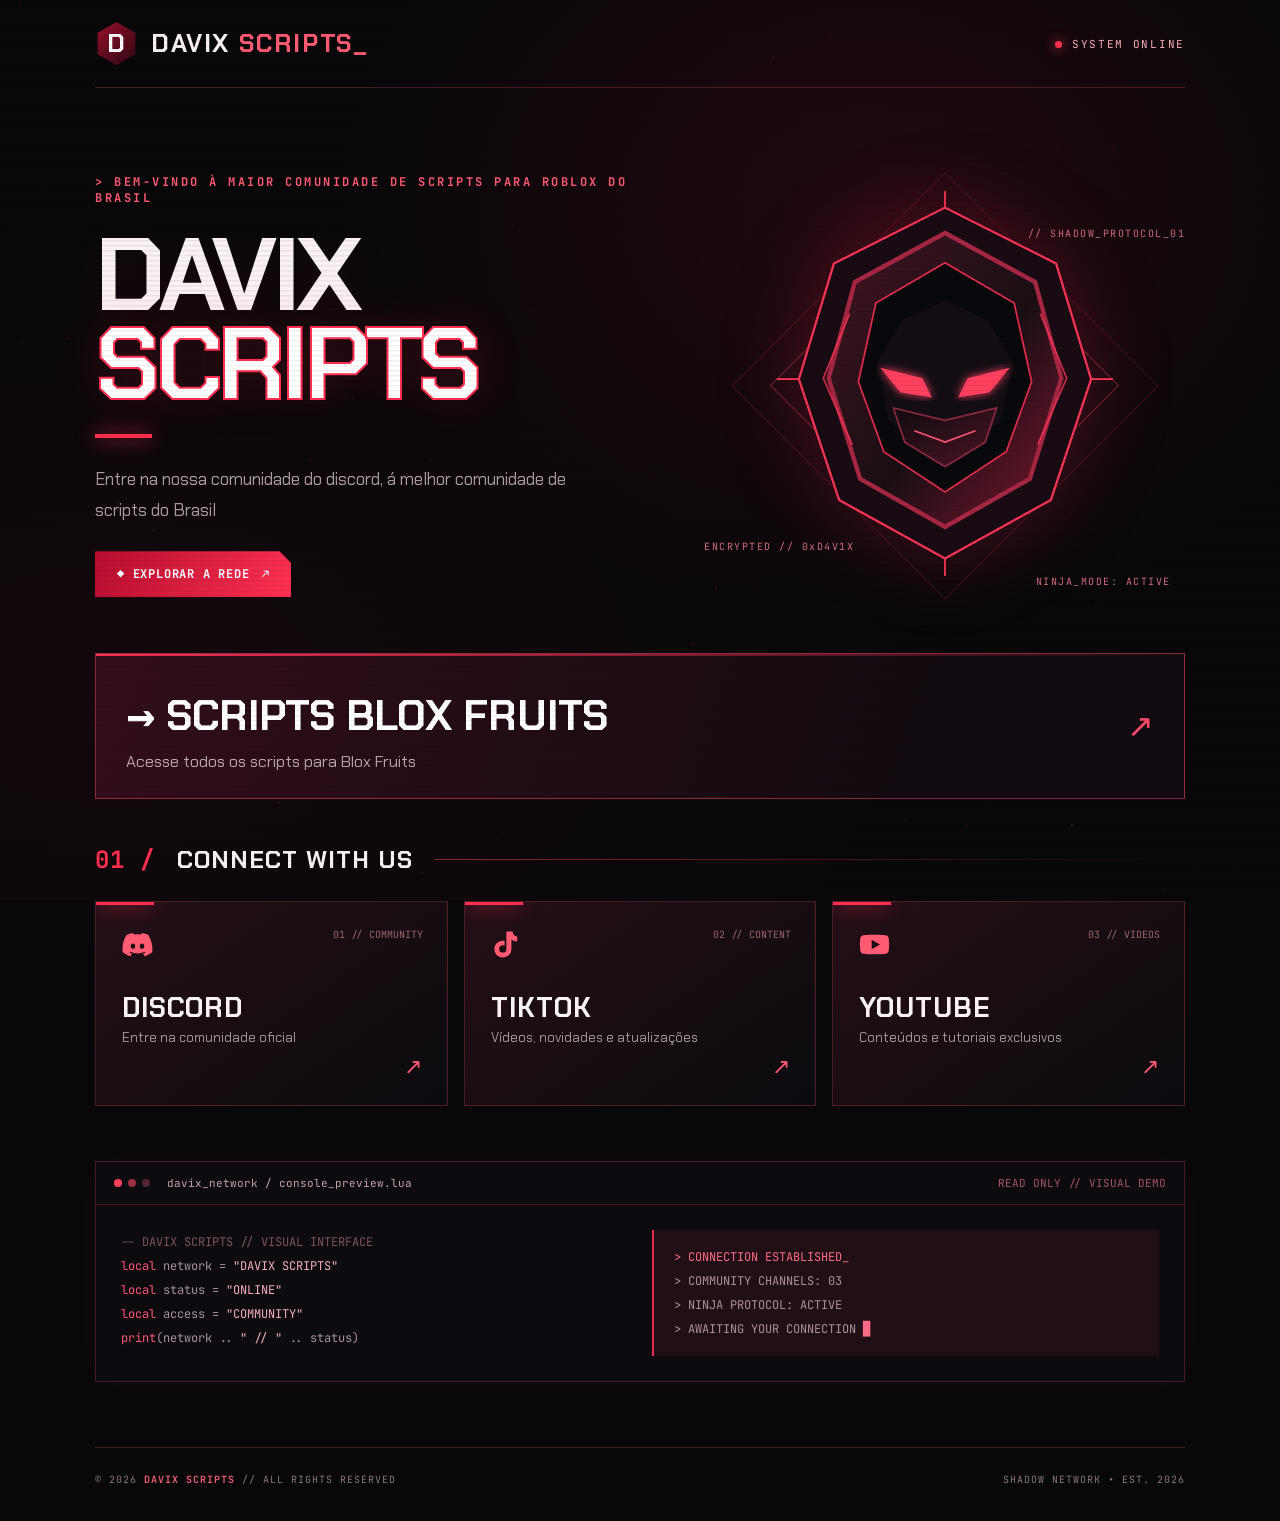
==== index.html @ e37ee550 "Add files via upload" ====
<!doctype html>
<html lang="pt-BR">
<head>
<meta charset="UTF-8"><meta name="viewport" content="width=device-width, initial-scale=1"><meta name="theme-color" content="#09070b">
<meta name="description" content="Davix Scripts — comunidade, vídeos e novidades. Acesse nossos canais oficiais.">
<title>DAVIX SCRIPTS // Shadow Network</title>
<link rel="preconnect" href="https://fonts.googleapis.com"><link rel="preconnect" href="https://fonts.gstatic.com" crossorigin>
<link href="https://fonts.googleapis.com/css2?family=Chakra+Petch:wght@400;500;600;700&family=JetBrains+Mono:wght@400;500;600;700&display=swap" rel="stylesheet">
<style>
:root{--red:#ff304f;--bright:#ff5b72;--dark:#6f1025;--ink:#08080b;--line:rgba(255,88,112,.23);--muted:#a498a3;--white:#f9f1f3}*{box-sizing:border-box}html{scroll-behavior:smooth}body{margin:0;background:var(--ink);color:var(--white);font-family:'Chakra Petch',Arial,sans-serif;overflow-x:hidden}body:before{content:'';position:fixed;inset:0;z-index:-2;background:radial-gradient(ellipse at 68% 23%,rgba(133,12,36,.21),transparent 43%),radial-gradient(ellipse at 9% 76%,rgba(85,9,29,.14),transparent 48%),#08080b}body:after{content:'';position:fixed;inset:0;z-index:8;pointer-events:none;opacity:.15;background:repeating-linear-gradient(0deg,transparent 0 3px,rgba(0,0,0,.38) 4px 5px)}#matrix{position:fixed;inset:0;z-index:-1;opacity:.25;pointer-events:none}.wrap{max-width:1150px;margin:auto;padding:0 30px}.topbar{height:88px;display:flex;justify-content:space-between;align-items:center;border-bottom:1px solid var(--line)}.brand{display:flex;align-items:center;gap:13px;font-size:25px;font-weight:700;letter-spacing:1.6px}.brand-mark{display:grid;place-items:center;width:43px;height:43px;color:#fff;background:linear-gradient(140deg,#9e102e,#290711);clip-path:polygon(50% 0,94% 25%,94% 75%,50% 100%,6% 75%,6% 25%);filter:drop-shadow(0 0 8px #ff304f)}.brand strong{color:var(--bright)}.online,.eyebrow,.micro,.section-tag,.label,.terminal-head,.terminal-body,.foot{font-family:'JetBrains Mono',monospace}.online{font-size:11px;letter-spacing:1.7px;color:#ffb0bd}.dot{display:inline-block;width:7px;height:7px;background:#ff3150;border-radius:50%;box-shadow:0 0 12px #ff3150;margin-right:10px;animation:pulse 2s infinite}.hero{display:grid;grid-template-columns:1.1fr .9fr;align-items:center;gap:22px;min-height:565px;padding:70px 0 40px}.eyebrow{color:var(--bright);font-size:12px;letter-spacing:2.5px;font-weight:700}.hero h1{font-size:clamp(65px,8vw,112px);letter-spacing:-5px;line-height:.87;margin:25px 0 25px;font-weight:700;text-transform:uppercase;text-shadow:0 5px 40px rgba(255,32,67,.09)}.hero h1 .stroke{color:transparent;-webkit-text-stroke:2px var(--red);text-shadow:0 0 45px rgba(255,40,75,.23)}.hero h1 .scripts{display:block;color:#fff}.hero p{max-width:510px;color:#ad9ca4;line-height:1.8;font-size:17px;margin:26px 0}.accent-line{width:57px;height:4px;background:var(--red);box-shadow:0 0 20px var(--red)}.cta{display:inline-flex;align-items:center;gap:12px;text-decoration:none;color:#fff;background:linear-gradient(115deg,#b70d2d,#ff3154);padding:15px 22px;font-family:'JetBrains Mono',monospace;font-weight:700;font-size:12px;letter-spacing:.8px;box-shadow:0 10px 35px #e51d3d33;transition:transform .25s,box-shadow .25s;clip-path:polygon(0 0,calc(100% - 12px) 0,100% 12px,100% 100%,0 100%)}.cta:hover{transform:translateY(-4px);box-shadow:0 16px 40px #e51d3d66}.visual{position:relative;min-height:440px;display:grid;place-items:center}.visual:before,.visual:after{content:'';position:absolute;border:1px solid #e72b4a35;transform:rotate(45deg);width:300px;height:300px;animation:spin 36s linear infinite}.visual:after{width:245px;height:245px;border-color:#ff4a6c65;animation-direction:reverse;animation-duration:27s}.ninja-wrap{position:relative;z-index:1;width:min(100%,350px);filter:drop-shadow(0 0 40px #f0204940);animation:float 5s ease-in-out infinite}.ninja-wrap svg{width:100%;height:auto}.micro{position:absolute;color:#d56c82;font-size:10px;letter-spacing:1.5px;z-index:2}.micro.a{top:14%;right:0}.micro.b{bottom:12%;left:0}.micro.c{bottom:4%;right:3%}.section-title{display:flex;align-items:center;gap:22px;font-size:24px;font-weight:700;letter-spacing:1px;margin:18px 0 26px}.section-title span{color:var(--red);font-family:'JetBrains Mono',monospace}.section-title:after{content:'';height:1px;flex:1;background:linear-gradient(90deg,#8d2438,transparent)}.cards{display:grid;grid-template-columns:repeat(3,1fr);gap:16px}.card{position:relative;min-height:205px;border:1px solid var(--line);background:linear-gradient(145deg,rgba(40,16,24,.9),rgba(12,12,16,.95));padding:27px 26px;text-decoration:none;color:inherit;overflow:hidden;transition:transform .3s,border-color .3s,box-shadow .3s}.card:before{content:'';position:absolute;left:0;top:0;width:58px;height:3px;background:var(--red);box-shadow:0 0 17px #ff304f}.card:after{content:'↗';position:absolute;right:25px;bottom:24px;font-size:22px;color:var(--bright);transition:transform .3s}.card:hover{transform:translateY(-8px);border-color:#ff5470;box-shadow:0 18px 50px #e4203e1c}.card:hover:after{transform:translate(4px,-4px)}.card svg{width:31px;height:31px;fill:var(--bright)}.card .num{position:absolute;right:24px;top:26px;font-family:'JetBrains Mono',monospace;font-size:10px;color:#9e6470}.card h3{font-size:27px;letter-spacing:1px;margin:25px 0 4px}.card p{margin:0;color:var(--muted);font-size:13px}.terminal{margin:55px 0 65px;border:1px solid var(--line);background:#0d0b10;box-shadow:0 0 45px #ff304f0c}.terminal-head{display:flex;align-items:center;gap:9px;padding:14px 18px;border-bottom:1px solid var(--line);font-size:11px;color:#c5a3ae}.lights{display:flex;gap:6px;margin-right:8px}.lights i{width:8px;height:8px;border-radius:50%;background:#ff405b}.lights i:nth-child(2){background:#9c3045}.lights i:nth-child(3){background:#562532}.terminal-head .right{margin-left:auto;color:#a45466}.terminal-body{display:grid;grid-template-columns:1fr 1fr;gap:24px;padding:25px;font-size:12px;line-height:2;color:#aa929c}.terminal-body .comment{color:#7d5360}.terminal-body .keyword{color:#ff5873}.terminal-body .string{color:#f6b0bd}.terminal-body .ok{color:#ff6b84}.terminal-body .status{padding:15px 20px;border-left:2px solid #e82e4f;background:#210f18}.foot{border-top:1px solid var(--line);padding:25px 0 35px;display:flex;justify-content:space-between;gap:15px;color:#8c7580;font-size:10px;letter-spacing:1px}.foot strong{color:#e65b74}@keyframes pulse{50%{opacity:.4;box-shadow:0 0 20px #ff3150}}@keyframes float{50%{transform:translateY(-12px)}}@keyframes spin{to{transform:rotate(405deg)}}@keyframes intro{from{opacity:0;transform:translateY(24px)}to{opacity:1;transform:translateY(0)}}.hero-copy,.visual,.cards{animation:intro .9s ease both}.visual{animation-delay:.15s}.cards{animation-delay:.25s}@media(max-width:780px){.wrap{padding:0 20px}.topbar{height:75px}.brand{font-size:18px}.online{font-size:9px}.hero{grid-template-columns:1fr;padding-top:60px;gap:0}.hero h1{font-size:clamp(60px,14vw,95px);letter-spacing:-3px}.visual{min-height:340px}.visual:before{width:230px;height:230px}.visual:after{width:190px;height:190px}.ninja-wrap{width:260px}.cards{grid-template-columns:1fr}.card{min-height:175px}.terminal-body{grid-template-columns:1fr}.foot{flex-direction:column}}@media(max-width:400px){.online{display:none}.hero h1{font-size:60px}.micro{font-size:8px}}@media(prefers-reduced-motion:reduce){*,*:before,*:after{animation:none!important;transition:none!important}html{scroll-behavior:auto}}

/* DAVIX // acesso ao catálogo */
.scripts-entry{margin:0 0 45px;display:flex;align-items:center;gap:25px;justify-content:space-between;padding:26px 30px;border:1px solid rgba(255,75,105,.5);background:linear-gradient(110deg,#330d1c,#130b11 75%);text-decoration:none;color:#fff;position:relative;overflow:hidden;transition:transform .25s,box-shadow .25s}
.scripts-entry:before{content:"";position:absolute;inset:0 0 auto;height:2px;background:linear-gradient(90deg,#ff3154,transparent)}.scripts-entry:hover{transform:translateY(-5px);box-shadow:0 12px 50px #ff31542b}.scripts-entry .tag{color:#ff637e;font:700 11px 'JetBrains Mono',monospace;letter-spacing:2px}.scripts-entry h2{font-size:clamp(25px,4vw,42px);margin:8px 0}.scripts-entry p{margin:0;color:#bda6af}.scripts-entry .go{font-size:32px;color:#ff4c6b}@media(max-width:650px){.scripts-entry{padding:22px 18px}}
</style>
</head>
<body><canvas id="matrix" aria-hidden="true"></canvas><div class="wrap">
<header class="topbar"><div class="brand"><span class="brand-mark">D</span><span>DAVIX <strong>SCRIPTS_</strong></span></div><div class="online"><span class="dot"></span>SYSTEM ONLINE</div></header>
<main><section class="hero"><div class="hero-copy"><div class="eyebrow">&gt; BEM-VINDO À MAIOR COMUNIDADE DE SCRIPTS PARA ROBLOX DO BRASIL</div><h1>DAVIX<span class="scripts stroke">SCRIPTS</span></h1><div class="accent-line"></div><p>Entre na nossa comunidade do discord, á melhor comunidade de scripts do Brasil</p><a class="cta" href="#connect">◆ EXPLORAR A REDE <span>↗</span></a></div><div class="visual"><span class="micro a">// SHADOW_PROTOCOL_01</span><span class="micro b">ENCRYPTED // 0xD4V1X</span><span class="micro c">NINJA_MODE: ACTIVE</span><div class="ninja-wrap"><svg viewBox="0 0 400 440" role="img" aria-label="Ilustração de ninja futurista vermelho"><defs><linearGradient id="hood" x1="0" x2="1" y1="0" y2="1"><stop stop-color="#451522"/><stop offset=".55" stop-color="#1a0e15"/><stop offset="1" stop-color="#7d172e"/></linearGradient><linearGradient id="mask" x1="0" y1="0" x2="1" y2="1"><stop stop-color="#100b11"/><stop offset="1" stop-color="#4d1626"/></linearGradient><filter id="glow"><feGaussianBlur stdDeviation="5" result="b"/><feMerge><feMergeNode in="b"/><feMergeNode in="SourceGraphic"/></feMerge></filter></defs><path d="M200 19 327 83 367 215 321 353 200 420 79 353 33 215 73 83Z" fill="#190b13" stroke="#ff3556" stroke-width="2.5"/><path d="M200 48 303 104 333 214 297 329 200 384 103 329 67 214 97 104Z" fill="url(#hood)" stroke="#a62742" stroke-width="5"/><path d="M200 82 279 128 299 218 270 298 200 344 130 298 101 218 121 128Z" fill="#08090d" stroke="#e32c4d" stroke-width="2"/><path d="M122 197 151 148 200 125 249 148 278 197 264 263 200 310 136 263Z" fill="#130e14"/><path d="M126 202 174 214 185 236 149 230Z" fill="#ff405f" filter="url(#glow)"/><path d="M274 202 226 214 215 236 251 230Z" fill="#ff405f" filter="url(#glow)"/><path d="M141 248 200 262 259 248 246 287 200 315 154 287Z" fill="url(#mask)" stroke="#8d2941" stroke-width="2"/><path d="M165 274 200 287 235 274" fill="none" stroke="#ff5470" stroke-width="2"/><path d="M91 140 61 214 94 290M309 140 339 214 306 290" stroke="#ff3658" stroke-width="2" fill="none" opacity=".8"/><path d="M200 20V0M200 420v20M33 215H8M367 215h25" stroke="#ff3758" stroke-width="2"/></svg></div></div></section>
<a class="scripts-entry" href="scripts.html" aria-label="Abrir página de scripts Blox Fruits"><div><h2>→ SCRIPTS BLOX FRUITS</h2><p>Acesse todos os scripts para Blox Fruits</p></div><span class="go" aria-hidden="true">↗</span></a>
<section id="connect"><h2 class="section-title"><span>01 /</span> CONNECT WITH US</h2><div class="cards">
<a class="card" href="https://discord.gg/7Sf28AV9WZ" target="_blank" rel="noopener noreferrer" aria-label="Abrir Discord Davix Scripts"><span class="num">01 // COMMUNITY</span><svg viewBox="0 0 24 24" aria-hidden="true"><path d="M20.3 4.4A19.7 19.7 0 0 0 15.4 3l-.6 1.3a18 18 0 0 0-5.6 0L8.6 3a19.8 19.8 0 0 0-4.9 1.4C.6 9 .1 13.5.5 18a19.8 19.8 0 0 0 6 3l1.3-2a12.4 12.4 0 0 1-1.9-.9l.5-.4a14 14 0 0 0 11.2 0l.5.4a12 12 0 0 1-1.9.9l1.3 2a19.7 19.7 0 0 0 6-3c.5-5.2-.8-9.6-3.2-13.6ZM8.5 15.3c-1 0-1.8-.9-1.8-2s.8-2 1.8-2 1.8.9 1.8 2-.8 2-1.8 2Zm7 0c-1 0-1.8-.9-1.8-2s.8-2 1.8-2 1.8.9 1.8 2-.8 2-1.8 2Z"/></svg><h3>DISCORD</h3><p>Entre na comunidade oficial</p></a>
<a class="card" href="https://www.tiktok.com/@davixclawx" target="_blank" rel="noopener noreferrer" aria-label="Abrir TikTok Davix"><span class="num">02 // CONTENT</span><svg viewBox="0 0 24 24" aria-hidden="true"><path d="M16.7 2c.2 2.2 1.4 3.7 3.6 3.9v3.7c-1.7 0-3.2-.5-4.5-1.5v7.4c0 4-3.2 6.5-6.7 6.5-3.7 0-6.5-2.9-6.5-6.5S5.5 9 9.1 9c.5 0 1 0 1.4.1v3.8a3 3 0 0 0-1.4-.3 2.8 2.8 0 1 0 2.8 2.8V2h4.8Z"/></svg><h3>TIKTOK</h3><p>Vídeos, novidades e atualizações</p></a>
<a class="card" href="https://youtube.com/@davixscripts?si=pD-OG456FE-mPz7y" target="_blank" rel="noopener noreferrer" aria-label="Abrir YouTube Davix Scripts"><span class="num">03 // VIDEOS</span><svg viewBox="0 0 24 24" aria-hidden="true"><path d="M23 7a3 3 0 0 0-2.1-2.1C19 4.4 12 4.4 12 4.4s-7 0-8.9.5A3 3 0 0 0 1 7a31 31 0 0 0 0 10 3 3 0 0 0 2.1 2.1c1.9.5 8.9.5 8.9.5s7 0 8.9-.5A3 3 0 0 0 23 17a31 31 0 0 0 0-10ZM9.8 15.7V8.3l6.4 3.7-6.4 3.7Z"/></svg><h3>YOUTUBE</h3><p>Conteúdos e tutoriais exclusivos</p></a>
</div></section>
<section class="terminal" aria-label="Terminal decorativo"><div class="terminal-head"><span class="lights"><i></i><i></i><i></i></span> davix_network / console_preview.lua <span class="right">READ ONLY // VISUAL DEMO</span></div><div class="terminal-body"><div><div class="comment">-- DAVIX SCRIPTS // VISUAL INTERFACE</div><div><span class="keyword">local</span> network = <span class="string">"DAVIX SCRIPTS"</span></div><div><span class="keyword">local</span> status = <span class="string">"ONLINE"</span></div><div><span class="keyword">local</span> access = <span class="string">"COMMUNITY"</span></div><div><span class="keyword">print</span>(network .. <span class="string">" // "</span> .. status)</div></div><div class="status"><div class="ok">&gt; CONNECTION ESTABLISHED_</div><div>&gt; COMMUNITY CHANNELS: 03</div><div>&gt; NINJA PROTOCOL: ACTIVE</div><div>&gt; AWAITING YOUR CONNECTION<span class="ok"> █</span></div></div></div></section>
</main><footer class="foot"><span>© 2026 <strong>DAVIX SCRIPTS</strong> // ALL RIGHTS RESERVED</span><span>SHADOW NETWORK • EST. 2026</span></footer></div>
<script>
(()=>{const canvas=document.getElementById('matrix');const ctx=canvas.getContext('2d');if(!ctx)return;let w,h,stars=[];const reduced=window.matchMedia('(prefers-reduced-motion: reduce)').matches;function resize(){w=canvas.width=window.innerWidth;h=canvas.height=window.innerHeight;stars=Array.from({length:Math.min(95,Math.floor(w*h/14000))},()=>({x:Math.random()*w,y:Math.random()*h,v:.15+Math.random()*.5,s:Math.random()*1.4+.3}))}resize();window.addEventListener('resize',resize);function draw(){ctx.clearRect(0,0,w,h);for(const p of stars){ctx.fillStyle='rgba(255,55,90,.7)';ctx.fillRect(p.x,p.y,p.s,p.s);p.y+=p.v;if(p.y>h){p.y=0;p.x=Math.random()*w}}if(!reduced)requestAnimationFrame(draw)}draw()})();
</script></body></html>
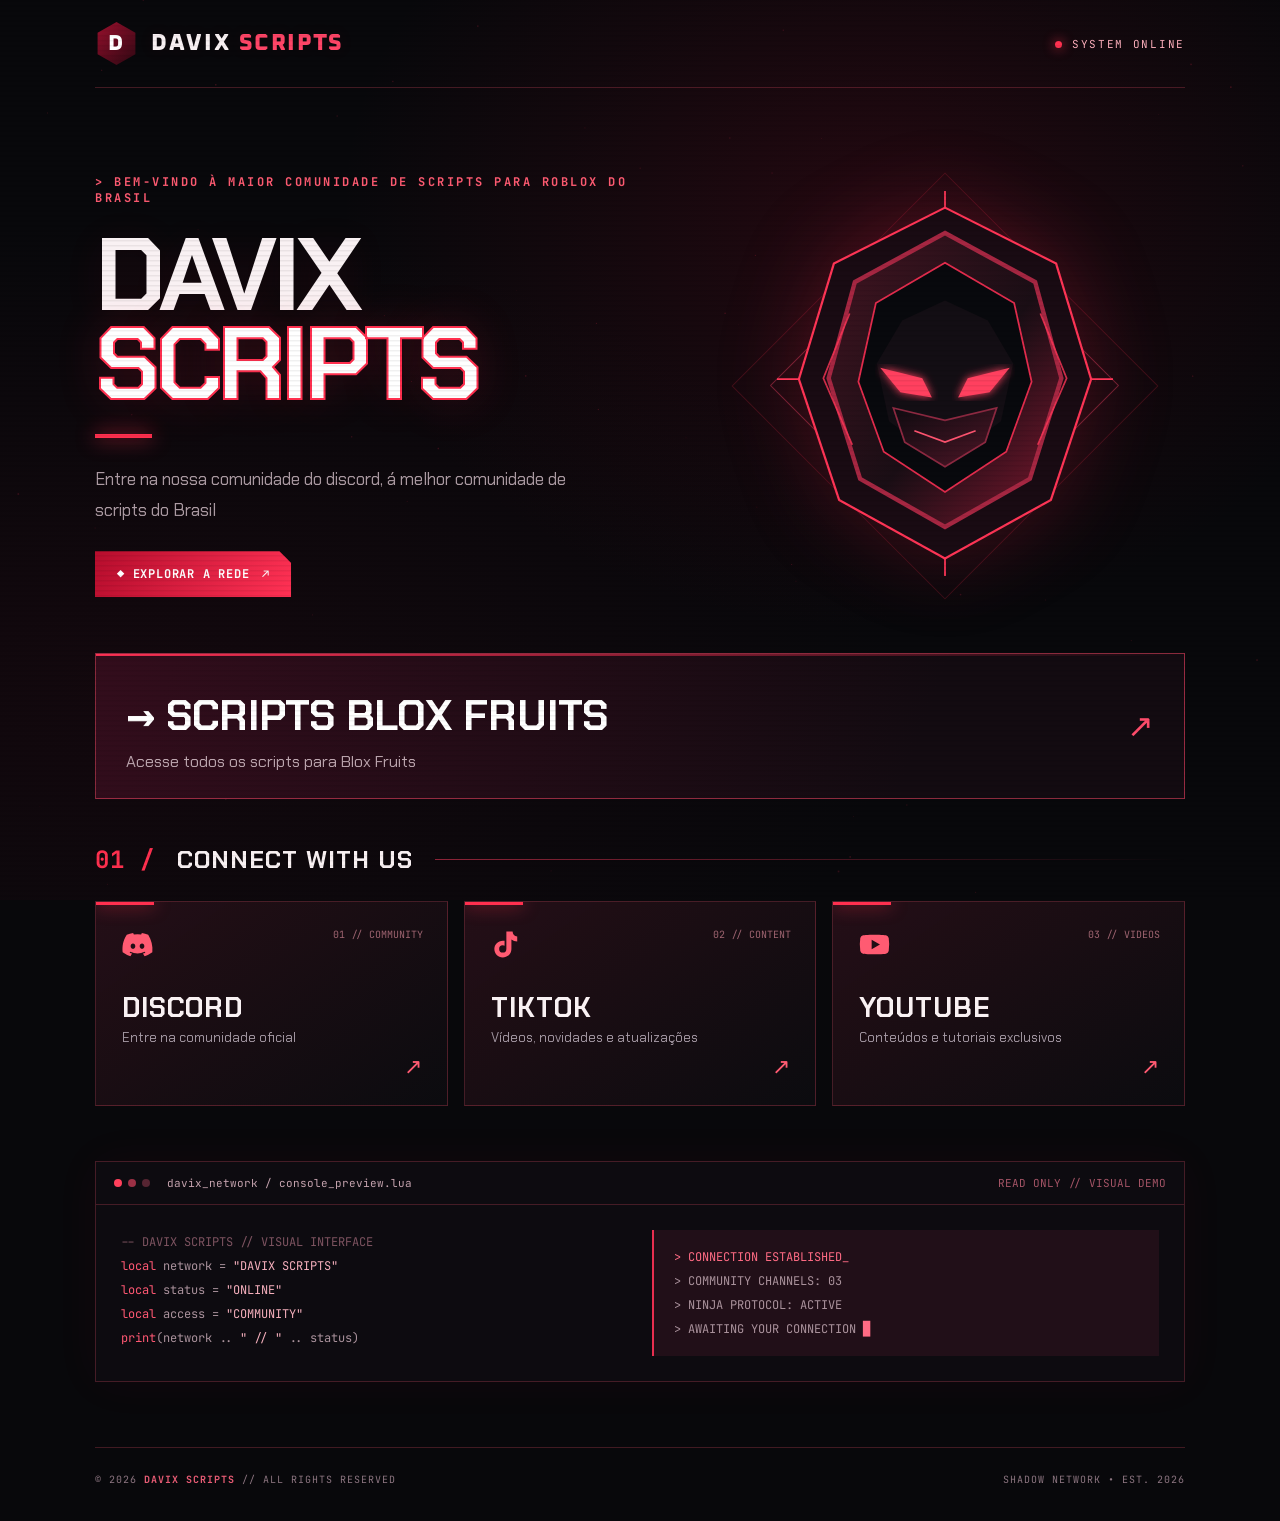
==== commit d82ede21: "Add files via upload" ====
--- a/index.html
+++ b/index.html
@@ -5,18 +5,71 @@
 <meta name="description" content="Davix Scripts — comunidade, vídeos e novidades. Acesse nossos canais oficiais.">
 <title>DAVIX SCRIPTS // Shadow Network</title>
 <link rel="preconnect" href="https://fonts.googleapis.com"><link rel="preconnect" href="https://fonts.gstatic.com" crossorigin>
-<link href="https://fonts.googleapis.com/css2?family=Chakra+Petch:wght@400;500;600;700&family=JetBrains+Mono:wght@400;500;600;700&display=swap" rel="stylesheet">
+<link href="https://fonts.googleapis.com/css2?family=Chakra+Petch:wght@400;500;600;700&family=Oxanium:wght@500;600;700;800&family=JetBrains+Mono:wght@400;500;600;700&display=swap" rel="stylesheet">
 <style>
 :root{--red:#ff304f;--bright:#ff5b72;--dark:#6f1025;--ink:#08080b;--line:rgba(255,88,112,.23);--muted:#a498a3;--white:#f9f1f3}*{box-sizing:border-box}html{scroll-behavior:smooth}body{margin:0;background:var(--ink);color:var(--white);font-family:'Chakra Petch',Arial,sans-serif;overflow-x:hidden}body:before{content:'';position:fixed;inset:0;z-index:-2;background:radial-gradient(ellipse at 68% 23%,rgba(133,12,36,.21),transparent 43%),radial-gradient(ellipse at 9% 76%,rgba(85,9,29,.14),transparent 48%),#08080b}body:after{content:'';position:fixed;inset:0;z-index:8;pointer-events:none;opacity:.15;background:repeating-linear-gradient(0deg,transparent 0 3px,rgba(0,0,0,.38) 4px 5px)}#matrix{position:fixed;inset:0;z-index:-1;opacity:.25;pointer-events:none}.wrap{max-width:1150px;margin:auto;padding:0 30px}.topbar{height:88px;display:flex;justify-content:space-between;align-items:center;border-bottom:1px solid var(--line)}.brand{display:flex;align-items:center;gap:13px;font-size:25px;font-weight:700;letter-spacing:1.6px}.brand-mark{display:grid;place-items:center;width:43px;height:43px;color:#fff;background:linear-gradient(140deg,#9e102e,#290711);clip-path:polygon(50% 0,94% 25%,94% 75%,50% 100%,6% 75%,6% 25%);filter:drop-shadow(0 0 8px #ff304f)}.brand strong{color:var(--bright)}.online,.eyebrow,.micro,.section-tag,.label,.terminal-head,.terminal-body,.foot{font-family:'JetBrains Mono',monospace}.online{font-size:11px;letter-spacing:1.7px;color:#ffb0bd}.dot{display:inline-block;width:7px;height:7px;background:#ff3150;border-radius:50%;box-shadow:0 0 12px #ff3150;margin-right:10px;animation:pulse 2s infinite}.hero{display:grid;grid-template-columns:1.1fr .9fr;align-items:center;gap:22px;min-height:565px;padding:70px 0 40px}.eyebrow{color:var(--bright);font-size:12px;letter-spacing:2.5px;font-weight:700}.hero h1{font-size:clamp(65px,8vw,112px);letter-spacing:-5px;line-height:.87;margin:25px 0 25px;font-weight:700;text-transform:uppercase;text-shadow:0 5px 40px rgba(255,32,67,.09)}.hero h1 .stroke{color:transparent;-webkit-text-stroke:2px var(--red);text-shadow:0 0 45px rgba(255,40,75,.23)}.hero h1 .scripts{display:block;color:#fff}.hero p{max-width:510px;color:#ad9ca4;line-height:1.8;font-size:17px;margin:26px 0}.accent-line{width:57px;height:4px;background:var(--red);box-shadow:0 0 20px var(--red)}.cta{display:inline-flex;align-items:center;gap:12px;text-decoration:none;color:#fff;background:linear-gradient(115deg,#b70d2d,#ff3154);padding:15px 22px;font-family:'JetBrains Mono',monospace;font-weight:700;font-size:12px;letter-spacing:.8px;box-shadow:0 10px 35px #e51d3d33;transition:transform .25s,box-shadow .25s;clip-path:polygon(0 0,calc(100% - 12px) 0,100% 12px,100% 100%,0 100%)}.cta:hover{transform:translateY(-4px);box-shadow:0 16px 40px #e51d3d66}.visual{position:relative;min-height:440px;display:grid;place-items:center}.visual:before,.visual:after{content:'';position:absolute;border:1px solid #e72b4a35;transform:rotate(45deg);width:300px;height:300px;animation:spin 36s linear infinite}.visual:after{width:245px;height:245px;border-color:#ff4a6c65;animation-direction:reverse;animation-duration:27s}.ninja-wrap{position:relative;z-index:1;width:min(100%,350px);filter:drop-shadow(0 0 40px #f0204940);animation:float 5s ease-in-out infinite}.ninja-wrap svg{width:100%;height:auto}.micro{position:absolute;color:#d56c82;font-size:10px;letter-spacing:1.5px;z-index:2}.micro.a{top:14%;right:0}.micro.b{bottom:12%;left:0}.micro.c{bottom:4%;right:3%}.section-title{display:flex;align-items:center;gap:22px;font-size:24px;font-weight:700;letter-spacing:1px;margin:18px 0 26px}.section-title span{color:var(--red);font-family:'JetBrains Mono',monospace}.section-title:after{content:'';height:1px;flex:1;background:linear-gradient(90deg,#8d2438,transparent)}.cards{display:grid;grid-template-columns:repeat(3,1fr);gap:16px}.card{position:relative;min-height:205px;border:1px solid var(--line);background:linear-gradient(145deg,rgba(40,16,24,.9),rgba(12,12,16,.95));padding:27px 26px;text-decoration:none;color:inherit;overflow:hidden;transition:transform .3s,border-color .3s,box-shadow .3s}.card:before{content:'';position:absolute;left:0;top:0;width:58px;height:3px;background:var(--red);box-shadow:0 0 17px #ff304f}.card:after{content:'↗';position:absolute;right:25px;bottom:24px;font-size:22px;color:var(--bright);transition:transform .3s}.card:hover{transform:translateY(-8px);border-color:#ff5470;box-shadow:0 18px 50px #e4203e1c}.card:hover:after{transform:translate(4px,-4px)}.card svg{width:31px;height:31px;fill:var(--bright)}.card .num{position:absolute;right:24px;top:26px;font-family:'JetBrains Mono',monospace;font-size:10px;color:#9e6470}.card h3{font-size:27px;letter-spacing:1px;margin:25px 0 4px}.card p{margin:0;color:var(--muted);font-size:13px}.terminal{margin:55px 0 65px;border:1px solid var(--line);background:#0d0b10;box-shadow:0 0 45px #ff304f0c}.terminal-head{display:flex;align-items:center;gap:9px;padding:14px 18px;border-bottom:1px solid var(--line);font-size:11px;color:#c5a3ae}.lights{display:flex;gap:6px;margin-right:8px}.lights i{width:8px;height:8px;border-radius:50%;background:#ff405b}.lights i:nth-child(2){background:#9c3045}.lights i:nth-child(3){background:#562532}.terminal-head .right{margin-left:auto;color:#a45466}.terminal-body{display:grid;grid-template-columns:1fr 1fr;gap:24px;padding:25px;font-size:12px;line-height:2;color:#aa929c}.terminal-body .comment{color:#7d5360}.terminal-body .keyword{color:#ff5873}.terminal-body .string{color:#f6b0bd}.terminal-body .ok{color:#ff6b84}.terminal-body .status{padding:15px 20px;border-left:2px solid #e82e4f;background:#210f18}.foot{border-top:1px solid var(--line);padding:25px 0 35px;display:flex;justify-content:space-between;gap:15px;color:#8c7580;font-size:10px;letter-spacing:1px}.foot strong{color:#e65b74}@keyframes pulse{50%{opacity:.4;box-shadow:0 0 20px #ff3150}}@keyframes float{50%{transform:translateY(-12px)}}@keyframes spin{to{transform:rotate(405deg)}}@keyframes intro{from{opacity:0;transform:translateY(24px)}to{opacity:1;transform:translateY(0)}}.hero-copy,.visual,.cards{animation:intro .9s ease both}.visual{animation-delay:.15s}.cards{animation-delay:.25s}@media(max-width:780px){.wrap{padding:0 20px}.topbar{height:75px}.brand{font-size:18px}.online{font-size:9px}.hero{grid-template-columns:1fr;padding-top:60px;gap:0}.hero h1{font-size:clamp(60px,14vw,95px);letter-spacing:-3px}.visual{min-height:340px}.visual:before{width:230px;height:230px}.visual:after{width:190px;height:190px}.ninja-wrap{width:260px}.cards{grid-template-columns:1fr}.card{min-height:175px}.terminal-body{grid-template-columns:1fr}.foot{flex-direction:column}}@media(max-width:400px){.online{display:none}.hero h1{font-size:60px}.micro{font-size:8px}}@media(prefers-reduced-motion:reduce){*,*:before,*:after{animation:none!important;transition:none!important}html{scroll-behavior:auto}}
 
 /* DAVIX // acesso ao catálogo */
 .scripts-entry{margin:0 0 45px;display:flex;align-items:center;gap:25px;justify-content:space-between;padding:26px 30px;border:1px solid rgba(255,75,105,.5);background:linear-gradient(110deg,#330d1c,#130b11 75%);text-decoration:none;color:#fff;position:relative;overflow:hidden;transition:transform .25s,box-shadow .25s}
 .scripts-entry:before{content:"";position:absolute;inset:0 0 auto;height:2px;background:linear-gradient(90deg,#ff3154,transparent)}.scripts-entry:hover{transform:translateY(-5px);box-shadow:0 12px 50px #ff31542b}.scripts-entry .tag{color:#ff637e;font:700 11px 'JetBrains Mono',monospace;letter-spacing:2px}.scripts-entry h2{font-size:clamp(25px,4vw,42px);margin:8px 0}.scripts-entry p{margin:0;color:#bda6af}.scripts-entry .go{font-size:32px;color:#ff4c6b}@media(max-width:650px){.scripts-entry{padding:22px 18px}}
+
+/* DAVIX / NOVA IDENTIDADE SCRIPT EDITION */
+.brand-title{font-family:'Oxanium','Chakra Petch',sans-serif;letter-spacing:2px;font-size:23px;font-weight:800;line-height:1;white-space:nowrap;text-shadow:0 0 17px rgba(255,45,79,.08)}
+.brand-title strong{font-weight:800;color:#ff4567;letter-spacing:1.4px}
+.brand-mark{font-family:'Oxanium','Chakra Petch',sans-serif;font-size:22px;font-weight:800}
+.wrap{position:relative;z-index:1}
+.edge-ui{position:fixed;top:calc(50% - 165px);width:190px;z-index:0;pointer-events:none;color:#fbd6df;font-family:'JetBrains Mono',monospace;opacity:.92;animation:edge-in 1.4s ease both}
+.edge-left{left:16px}.edge-right{right:16px;animation-delay:.18s}
+.edge-corner,.edge-footer-mark{font-size:9px;letter-spacing:2px;color:#bc6277;padding:10px 4px;border-left:1px solid #ff37504f}
+.edge-footer-mark{border-left:0;border-right:1px solid #ff37504f;text-align:right;color:#824255}
+.edge-window{background:linear-gradient(145deg,rgba(42,14,27,.95),rgba(13,10,17,.96));border:1px solid #ff365b75;box-shadow:0 18px 58px #0009,inset 0 0 30px #ff35570b;clip-path:polygon(0 0,calc(100% - 12px) 0,100% 12px,100% 100%,0 100%);overflow:hidden}
+.edge-window-head{height:32px;border-bottom:1px solid #ff365b45;display:flex;align-items:center;gap:10px;padding:0 9px;font-size:8px;letter-spacing:.5px;color:#dc889d;background:#2b121c}
+.edge-lights{display:flex;gap:3px;align-items:center}.edge-lights i{width:5px;height:5px;background:#fa365b;display:block;border-radius:50%;opacity:.95}.edge-lights i:nth-child(2){opacity:.55}.edge-lights i:nth-child(3){opacity:.28}
+.edge-head-mark{margin-left:auto;font-size:15px;color:#ff5372}
+.edge-window-content{padding:14px 10px 14px}
+.edge-logo{font-family:'Oxanium','JetBrains Mono',monospace;font-size:35px;line-height:1;color:#ff496b;font-weight:800;text-shadow:0 0 20px #ff355755;margin-bottom:4px}
+.edge-logo-secondary{font-size:34px;letter-spacing:-4px}
+.edge-label{font-size:8px;font-weight:700;letter-spacing:1.8px;color:#fdcbd5;margin-bottom:13px}
+.edge-editor{font-size:8.3px;line-height:2.1;white-space:nowrap;color:#bfa6b0;padding:9px 5px;background:rgba(0,0,0,.35);border:1px solid #ff365b30}
+.edge-ln{color:#87505d;margin-right:1px}.edge-token{color:#ff5e7c}.edge-value{color:#ffcaac}.edge-caret{color:#ff4268;animation:blink 1s steps(2,start) infinite}
+.edge-meter{display:flex;gap:4px;padding:14px 0 0}.edge-meter span{height:4px;flex:1;background:#fb3355;opacity:.75}.edge-meter span:nth-child(5){opacity:.42}.edge-meter span:nth-child(n+6){opacity:.2}
+@keyframes blink{to{opacity:0}}@keyframes edge-in{from{opacity:0;transform:translateY(18px)}to{opacity:.92;transform:translateY(0)}}
+@media(max-width:1600px){.edge-ui{width:148px}.edge-left{left:8px}.edge-right{right:8px}.edge-window-content{padding:11px 7px}.edge-editor{font-size:6.7px}.edge-label{font-size:7px}.edge-logo{font-size:30px}}
+@media(max-width:1490px){.edge-ui{display:none}}
+@media(max-width:780px){.brand-title{font-size:18px;letter-spacing:.7px}.brand-title strong{letter-spacing:.4px}}
+@media(prefers-reduced-motion:reduce){.edge-ui,.edge-caret{animation:none!important}}
 </style>
 </head>
-<body><canvas id="matrix" aria-hidden="true"></canvas><div class="wrap">
-<header class="topbar"><div class="brand"><span class="brand-mark">D</span><span>DAVIX <strong>SCRIPTS_</strong></span></div><div class="online"><span class="dot"></span>SYSTEM ONLINE</div></header>
-<main><section class="hero"><div class="hero-copy"><div class="eyebrow">&gt; BEM-VINDO À MAIOR COMUNIDADE DE SCRIPTS PARA ROBLOX DO BRASIL</div><h1>DAVIX<span class="scripts stroke">SCRIPTS</span></h1><div class="accent-line"></div><p>Entre na nossa comunidade do discord, á melhor comunidade de scripts do Brasil</p><a class="cta" href="#connect">◆ EXPLORAR A REDE <span>↗</span></a></div><div class="visual"><span class="micro a">// SHADOW_PROTOCOL_01</span><span class="micro b">ENCRYPTED // 0xD4V1X</span><span class="micro c">NINJA_MODE: ACTIVE</span><div class="ninja-wrap"><svg viewBox="0 0 400 440" role="img" aria-label="Ilustração de ninja futurista vermelho"><defs><linearGradient id="hood" x1="0" x2="1" y1="0" y2="1"><stop stop-color="#451522"/><stop offset=".55" stop-color="#1a0e15"/><stop offset="1" stop-color="#7d172e"/></linearGradient><linearGradient id="mask" x1="0" y1="0" x2="1" y2="1"><stop stop-color="#100b11"/><stop offset="1" stop-color="#4d1626"/></linearGradient><filter id="glow"><feGaussianBlur stdDeviation="5" result="b"/><feMerge><feMergeNode in="b"/><feMergeNode in="SourceGraphic"/></feMerge></filter></defs><path d="M200 19 327 83 367 215 321 353 200 420 79 353 33 215 73 83Z" fill="#190b13" stroke="#ff3556" stroke-width="2.5"/><path d="M200 48 303 104 333 214 297 329 200 384 103 329 67 214 97 104Z" fill="url(#hood)" stroke="#a62742" stroke-width="5"/><path d="M200 82 279 128 299 218 270 298 200 344 130 298 101 218 121 128Z" fill="#08090d" stroke="#e32c4d" stroke-width="2"/><path d="M122 197 151 148 200 125 249 148 278 197 264 263 200 310 136 263Z" fill="#130e14"/><path d="M126 202 174 214 185 236 149 230Z" fill="#ff405f" filter="url(#glow)"/><path d="M274 202 226 214 215 236 251 230Z" fill="#ff405f" filter="url(#glow)"/><path d="M141 248 200 262 259 248 246 287 200 315 154 287Z" fill="url(#mask)" stroke="#8d2941" stroke-width="2"/><path d="M165 274 200 287 235 274" fill="none" stroke="#ff5470" stroke-width="2"/><path d="M91 140 61 214 94 290M309 140 339 214 306 290" stroke="#ff3658" stroke-width="2" fill="none" opacity=".8"/><path d="M200 20V0M200 420v20M33 215H8M367 215h25" stroke="#ff3758" stroke-width="2"/></svg></div></div></section>
+<body><canvas id="matrix" aria-hidden="true"></canvas>
+<div class="edge-ui edge-left" aria-hidden="true">
+  <div class="edge-corner">01 / CONSOLE</div>
+  <div class="edge-window">
+    <div class="edge-window-head"><span class="edge-lights"><i></i><i></i><i></i></span><span>EXECUTOR UI</span><span class="edge-head-mark">◇</span></div>
+    <div class="edge-window-content">
+      <div class="edge-logo">&lt;/&gt;</div>
+      <div class="edge-label">SCRIPT PANEL</div>
+      <div class="edge-editor"><span class="edge-ln">01</span> <span class="edge-token">local</span> davix = <span class="edge-value">"online"</span><br><span class="edge-ln">02</span> <span class="edge-token">print</span>(davix)<br><span class="edge-ln">03</span> <span class="edge-caret">▌</span></div>
+      <div class="edge-meter"><span></span><span></span><span></span><span></span><span></span><span></span><span></span><span></span></div>
+    </div>
+  </div>
+  <div class="edge-footer-mark">DAVIX / INTERFACE 01</div>
+</div>
+<div class="edge-ui edge-right" aria-hidden="true">
+  <div class="edge-corner">02 / EXECUTOR</div>
+  <div class="edge-window">
+    <div class="edge-window-head"><span class="edge-lights"><i></i><i></i><i></i></span><span>CODE VIEW</span><span class="edge-head-mark">◇</span></div>
+    <div class="edge-window-content">
+      <div class="edge-logo edge-logo-secondary">{ }</div>
+      <div class="edge-label">SHADOW EDITOR</div>
+      <div class="edge-editor"><span class="edge-ln">01</span> <span class="edge-token">function</span> start()<br><span class="edge-ln">02</span> &nbsp; <span class="edge-token">return</span> <span class="edge-value">"DAVIX"</span><br><span class="edge-ln">03</span> <span class="edge-token">end</span><span class="edge-caret">▌</span></div>
+      <div class="edge-meter"><span></span><span></span><span></span><span></span><span></span><span></span><span></span><span></span></div>
+    </div>
+  </div>
+  <div class="edge-footer-mark">DAVIX / INTERFACE 02</div>
+</div>
+<div class="wrap">
+<header class="topbar"><div class="brand"><span class="brand-mark">D</span><span class="brand-title">DAVIX <strong>SCRIPTS</strong></span></div><div class="online"><span class="dot"></span>SYSTEM ONLINE</div></header>
+<main><section class="hero"><div class="hero-copy"><div class="eyebrow">&gt; BEM-VINDO À MAIOR COMUNIDADE DE SCRIPTS PARA ROBLOX DO BRASIL</div><h1>DAVIX<span class="scripts stroke">SCRIPTS</span></h1><div class="accent-line"></div><p>Entre na nossa comunidade do discord, á melhor comunidade de scripts do Brasil</p><a class="cta" href="#connect">◆ EXPLORAR A REDE <span>↗</span></a></div><div class="visual"><div class="ninja-wrap"><svg viewBox="0 0 400 440" role="img" aria-label="Ilustração de ninja futurista vermelho"><defs><linearGradient id="hood" x1="0" x2="1" y1="0" y2="1"><stop stop-color="#451522"/><stop offset=".55" stop-color="#1a0e15"/><stop offset="1" stop-color="#7d172e"/></linearGradient><linearGradient id="mask" x1="0" y1="0" x2="1" y2="1"><stop stop-color="#100b11"/><stop offset="1" stop-color="#4d1626"/></linearGradient><filter id="glow"><feGaussianBlur stdDeviation="5" result="b"/><feMerge><feMergeNode in="b"/><feMergeNode in="SourceGraphic"/></feMerge></filter></defs><path d="M200 19 327 83 367 215 321 353 200 420 79 353 33 215 73 83Z" fill="#190b13" stroke="#ff3556" stroke-width="2.5"/><path d="M200 48 303 104 333 214 297 329 200 384 103 329 67 214 97 104Z" fill="url(#hood)" stroke="#a62742" stroke-width="5"/><path d="M200 82 279 128 299 218 270 298 200 344 130 298 101 218 121 128Z" fill="#08090d" stroke="#e32c4d" stroke-width="2"/><path d="M122 197 151 148 200 125 249 148 278 197 264 263 200 310 136 263Z" fill="#130e14"/><path d="M126 202 174 214 185 236 149 230Z" fill="#ff405f" filter="url(#glow)"/><path d="M274 202 226 214 215 236 251 230Z" fill="#ff405f" filter="url(#glow)"/><path d="M141 248 200 262 259 248 246 287 200 315 154 287Z" fill="url(#mask)" stroke="#8d2941" stroke-width="2"/><path d="M165 274 200 287 235 274" fill="none" stroke="#ff5470" stroke-width="2"/><path d="M91 140 61 214 94 290M309 140 339 214 306 290" stroke="#ff3658" stroke-width="2" fill="none" opacity=".8"/><path d="M200 20V0M200 420v20M33 215H8M367 215h25" stroke="#ff3758" stroke-width="2"/></svg></div></div></section>
 <a class="scripts-entry" href="scripts.html" aria-label="Abrir página de scripts Blox Fruits"><div><h2>→ SCRIPTS BLOX FRUITS</h2><p>Acesse todos os scripts para Blox Fruits</p></div><span class="go" aria-hidden="true">↗</span></a>
 <section id="connect"><h2 class="section-title"><span>01 /</span> CONNECT WITH US</h2><div class="cards">
 <a class="card" href="https://discord.gg/7Sf28AV9WZ" target="_blank" rel="noopener noreferrer" aria-label="Abrir Discord Davix Scripts"><span class="num">01 // COMMUNITY</span><svg viewBox="0 0 24 24" aria-hidden="true"><path d="M20.3 4.4A19.7 19.7 0 0 0 15.4 3l-.6 1.3a18 18 0 0 0-5.6 0L8.6 3a19.8 19.8 0 0 0-4.9 1.4C.6 9 .1 13.5.5 18a19.8 19.8 0 0 0 6 3l1.3-2a12.4 12.4 0 0 1-1.9-.9l.5-.4a14 14 0 0 0 11.2 0l.5.4a12 12 0 0 1-1.9.9l1.3 2a19.7 19.7 0 0 0 6-3c.5-5.2-.8-9.6-3.2-13.6ZM8.5 15.3c-1 0-1.8-.9-1.8-2s.8-2 1.8-2 1.8.9 1.8 2-.8 2-1.8 2Zm7 0c-1 0-1.8-.9-1.8-2s.8-2 1.8-2 1.8.9 1.8 2-.8 2-1.8 2Z"/></svg><h3>DISCORD</h3><p>Entre na comunidade oficial</p></a>
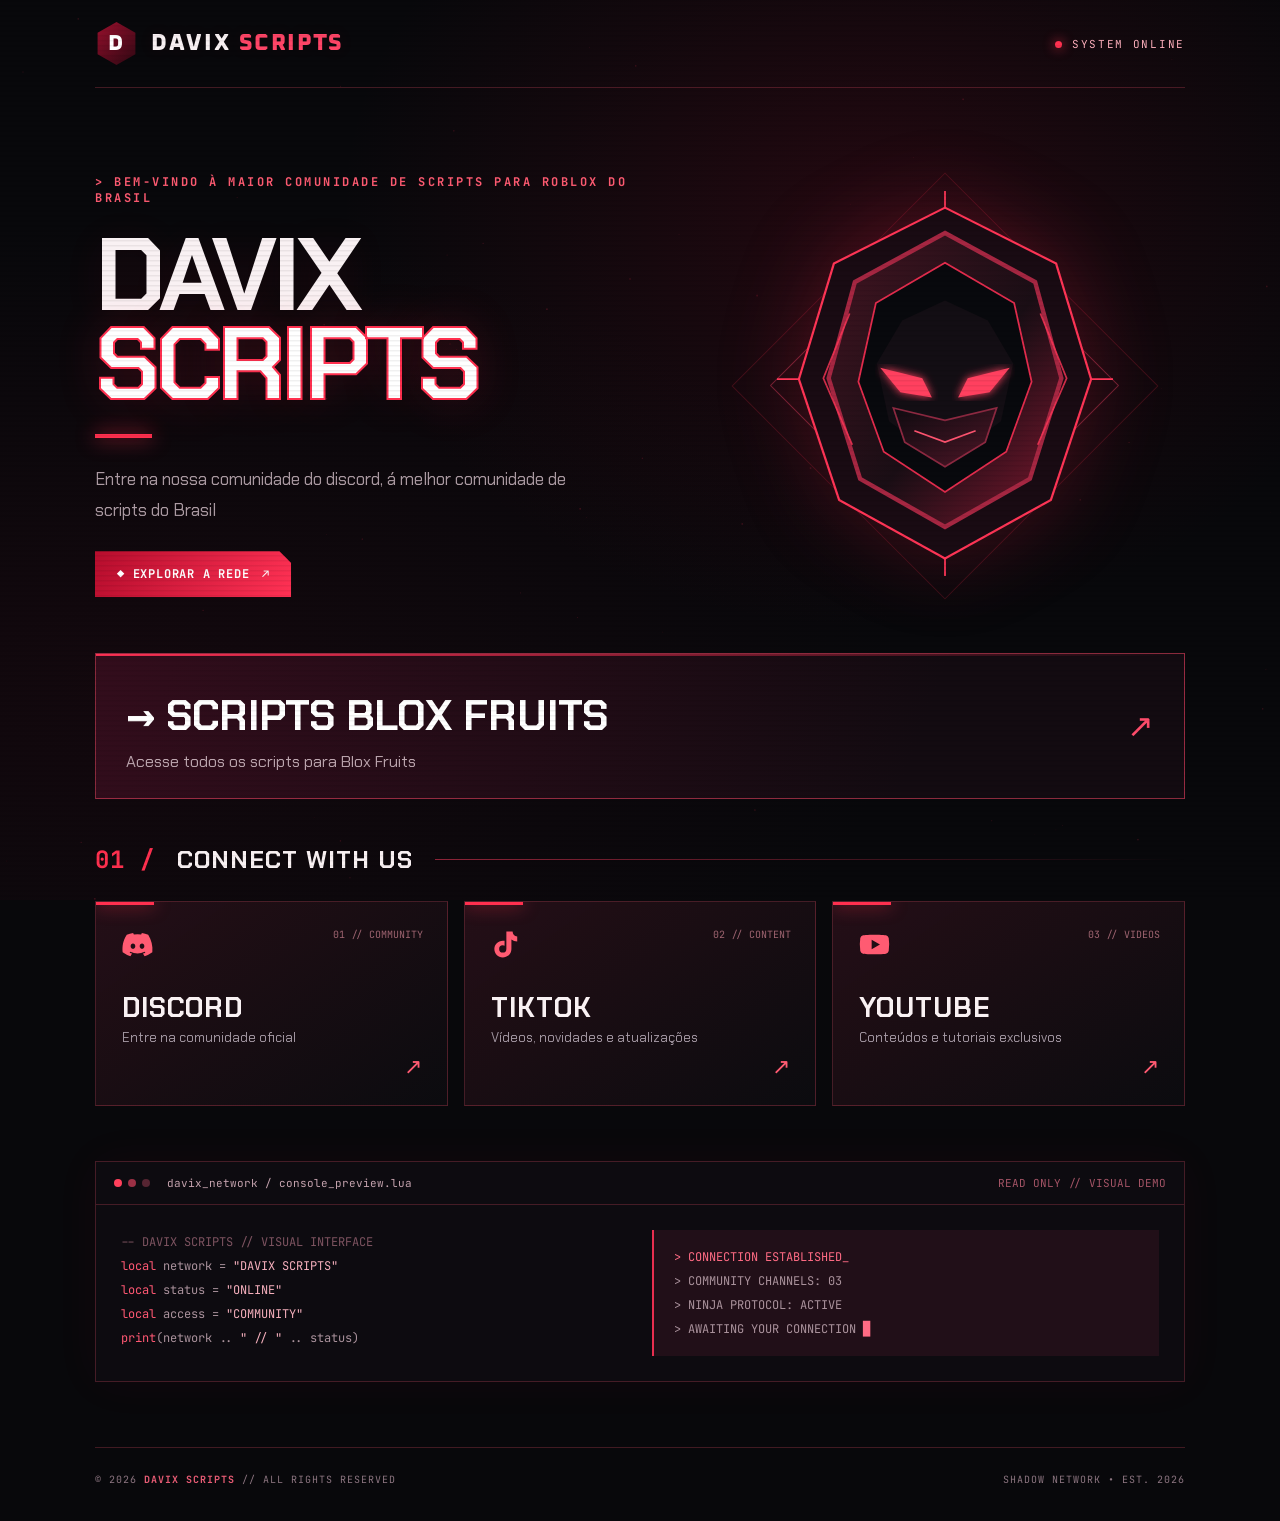
==== commit 798adbc6: "Add files via upload" ====
--- a/index.html
+++ b/index.html
@@ -38,6 +38,28 @@
 @media(max-width:1490px){.edge-ui{display:none}}
 @media(max-width:780px){.brand-title{font-size:18px;letter-spacing:.7px}.brand-title strong{letter-spacing:.4px}}
 @media(prefers-reduced-motion:reduce){.edge-ui,.edge-caret{animation:none!important}}
+
+/* DAVIX // Transição clean entre páginas (navegação interna) */
+@view-transition { navigation: auto; }
+@keyframes davix-page-out {
+  from { opacity: 1; transform: translateY(0) scale(1); filter: blur(0); }
+  to   { opacity: 0; transform: translateY(-8px) scale(.994); filter: blur(2px); }
+}
+@keyframes davix-page-in {
+  from { opacity: 0; transform: translateY(12px) scale(.994); filter: blur(2px); }
+  to   { opacity: 1; transform: translateY(0) scale(1); filter: blur(0); }
+}
+::view-transition-old(root) {
+  animation: 230ms cubic-bezier(.4,0,.6,1) both davix-page-out;
+}
+::view-transition-new(root) {
+  animation: 400ms cubic-bezier(.22,1,.36,1) both davix-page-in;
+}
+@media (prefers-reduced-motion: reduce) {
+  ::view-transition-old(root), ::view-transition-new(root) {
+    animation-duration: .01ms !important;
+  }
+}
 </style>
 </head>
 <body><canvas id="matrix" aria-hidden="true"></canvas>
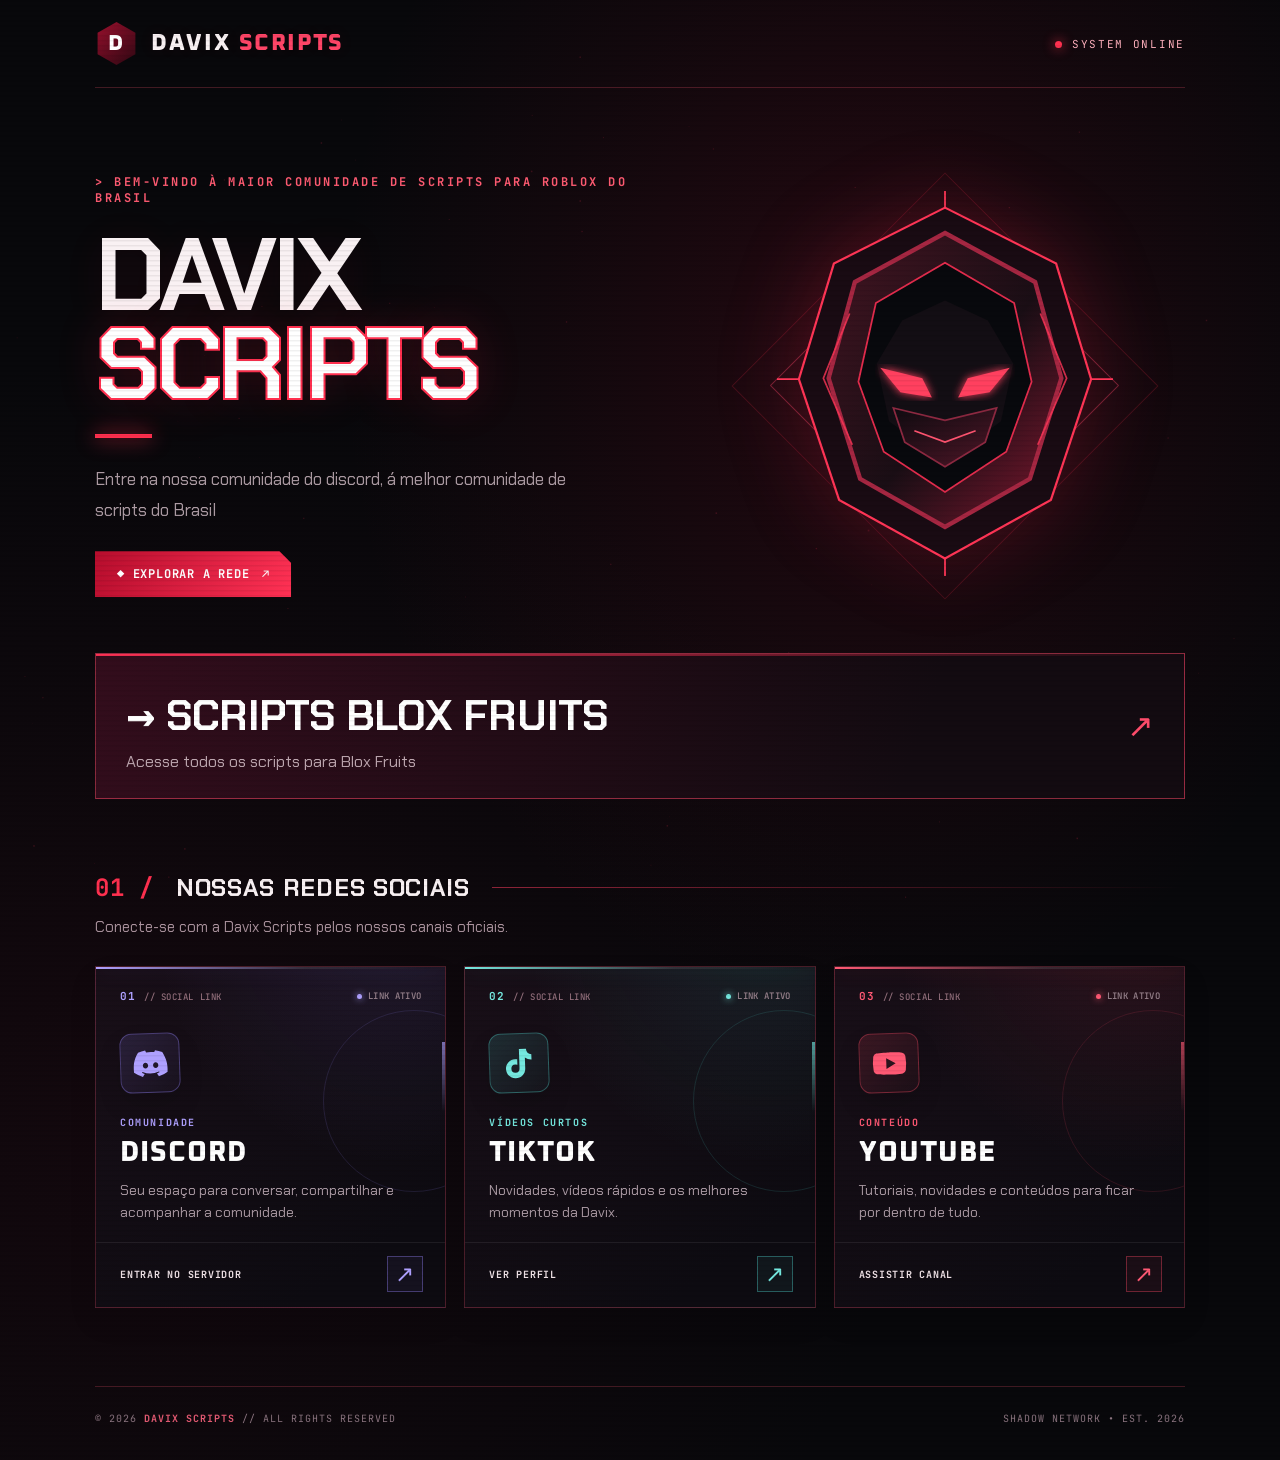
==== commit afca3aef: "Add files via upload" ====
--- a/index.html
+++ b/index.html
@@ -39,27 +39,58 @@
 @media(max-width:780px){.brand-title{font-size:18px;letter-spacing:.7px}.brand-title strong{letter-spacing:.4px}}
 @media(prefers-reduced-motion:reduce){.edge-ui,.edge-caret{animation:none!important}}
 
-/* DAVIX // Transição clean entre páginas (navegação interna) */
-@view-transition { navigation: auto; }
-@keyframes davix-page-out {
-  from { opacity: 1; transform: translateY(0) scale(1); filter: blur(0); }
-  to   { opacity: 0; transform: translateY(-8px) scale(.994); filter: blur(2px); }
+
+/* DAVIX SOCIAL // Redes sociais — edição neon editorial */
+.social-section{padding:10px 0 78px}
+.social-section .section-title{margin-bottom:12px;text-transform:uppercase;letter-spacing:.7px}
+.social-subtitle{margin:0 0 27px;color:#aa929d;font-size:15px;line-height:1.6}
+.social-cards{gap:18px;grid-template-columns:repeat(3,minmax(0,1fr))}
+.social-card{
+  --social-accent:#ff657c;--social-glow:255,94,127;
+  display:flex;flex-direction:column;position:relative;isolation:isolate;
+  min-height:320px;padding:0;overflow:hidden;border:1px solid rgba(255,84,112,.25);
+  background:radial-gradient(circle at 85% -12%,rgba(var(--social-glow),.105),transparent 49%),
+    linear-gradient(145deg,#190f18,#0d0b11 82%);
+  text-decoration:none;color:#fff;box-shadow:0 13px 28px rgba(0,0,0,.08);
+  transition:transform .38s cubic-bezier(.22,1,.36,1),box-shadow .38s ease,border-color .38s ease,background .4s ease
 }
-@keyframes davix-page-in {
-  from { opacity: 0; transform: translateY(12px) scale(.994); filter: blur(2px); }
-  to   { opacity: 1; transform: translateY(0) scale(1); filter: blur(0); }
-}
-::view-transition-old(root) {
-  animation: 230ms cubic-bezier(.4,0,.6,1) both davix-page-out;
-}
-::view-transition-new(root) {
-  animation: 400ms cubic-bezier(.22,1,.36,1) both davix-page-in;
-}
-@media (prefers-reduced-motion: reduce) {
-  ::view-transition-old(root), ::view-transition-new(root) {
-    animation-duration: .01ms !important;
-  }
-}
+.social-card:before{content:"";position:absolute;top:0;left:0;right:0;width:auto;height:2px;background:linear-gradient(90deg,var(--social-accent) 0%,rgba(255,255,255,.10) 60%,transparent 95%);box-shadow:0 0 20px rgba(var(--social-glow),.25);z-index:2}
+.social-card:after{content:"";position:absolute;right:-60px;top:43px;width:180px;height:180px;border:1px solid rgba(var(--social-glow),.14);border-radius:50%;pointer-events:none;transition:transform .5s cubic-bezier(.22,1,.36,1);opacity:1}
+.social-card:hover{transform:translateY(-8px);border-color:rgba(var(--social-glow),.6);box-shadow:0 22px 56px rgba(0,0,0,.36),0 0 32px rgba(var(--social-glow),.10)}
+.social-card:hover:after{transform:translate(-9px,5px) scale(1.15)}
+.social-card:focus-visible{outline:2px solid var(--social-accent);outline-offset:4px}
+.social-card .card-accent-rail{position:absolute;right:0;top:75px;width:3px;height:70px;background:linear-gradient(var(--social-accent),transparent);opacity:.65}
+.social-discord{--social-accent:#afa1ff;--social-glow:150,133,255}
+.social-tiktok{--social-accent:#75e8df;--social-glow:80,214,207}
+.social-youtube{--social-accent:#ff5974;--social-glow:255,75,101}
+.social-top{display:flex;align-items:center;justify-content:space-between;gap:10px;padding:22px 24px 4px;position:relative;z-index:1}
+.social-index{font:700 11px 'JetBrains Mono',monospace;letter-spacing:1px;color:var(--social-accent)}
+.social-index span{font-weight:500;color:#926f7b;font-size:9px;letter-spacing:.55px}
+.social-status{display:inline-flex;align-items:center;gap:6px;color:#937e88;font:600 9px 'JetBrains Mono',monospace;letter-spacing:.35px;white-space:nowrap}
+.social-status-dot{width:5px;height:5px;display:inline-block;border-radius:50%;background:var(--social-accent);box-shadow:0 0 7px var(--social-accent)}
+.social-content{position:relative;z-index:1;padding:26px 24px 18px;flex:1}
+.social-icon{position:relative;width:60px;height:60px;display:grid;place-items:center;border:1px solid rgba(var(--social-glow),.35);background:linear-gradient(140deg,rgba(var(--social-glow),.16),rgba(var(--social-glow),.03));border-radius:12px;box-shadow:0 12px 25px rgba(0,0,0,.12);transform:rotate(-2deg);transition:transform .4s ease,box-shadow .35s ease}
+.social-card:hover .social-icon{transform:rotate(0) translateY(-3px);box-shadow:0 0 28px rgba(var(--social-glow),.16)}
+.social-icon svg{width:35px;height:35px;fill:var(--social-accent)}
+.social-kicker{margin:23px 0 0;font:700 10px 'JetBrains Mono',monospace;color:var(--social-accent);letter-spacing:1.6px}
+.social-card h3{font:800 28px/1.15 'Oxanium','Chakra Petch',sans-serif;text-transform:uppercase;letter-spacing:1px;margin:8px 0 11px;color:#fff}
+.social-card p{font-size:14px;line-height:1.55;color:#ad9ca6;margin:0;max-width:280px}
+.social-bottom{min-height:65px;display:flex;align-items:center;justify-content:space-between;gap:9px;border-top:1px solid rgba(255,255,255,.07);padding:12px 22px 13px 24px;position:relative;z-index:1;color:#eee1e6;font:700 10px 'JetBrains Mono',monospace;letter-spacing:.75px}
+.social-arrow{width:36px;height:36px;border:1px solid rgba(var(--social-glow),.38);display:grid;place-items:center;color:var(--social-accent);font:23px/1 'Chakra Petch',sans-serif;background:rgba(var(--social-glow),.06);transition:background .3s,transform .3s,color .3s}
+.social-card:hover .social-arrow{background:var(--social-accent);color:#09080c;transform:translate(2px,-2px)}
+.foot{margin-top:0}
+@media(max-width:880px){.social-cards{grid-template-columns:1fr;gap:14px}.social-card{min-height:270px}.social-content{padding-top:18px}.social-card p{max-width:100%}}
+@media(max-width:480px){.social-section{padding-bottom:52px}.social-top{padding-left:19px;padding-right:19px}.social-content{padding-left:19px;padding-right:19px}.social-bottom{padding-left:19px;padding-right:19px}.social-card{min-height:290px}.social-status{font-size:8px}}
+@media(prefers-reduced-motion:reduce){.social-card,.social-card:after,.social-icon,.social-arrow{transition:none!important}}
+
+
+/* Navegação estável com animação suave: substitui a view-transition cross-document */
+@keyframes davix-enter {from{opacity:0;transform:translateY(10px)}to{opacity:1;transform:translateY(0)}}
+@keyframes davix-exit {from{opacity:1;transform:translateY(0)}to{opacity:0;transform:translateY(-7px)}}
+body{animation:davix-enter .35s cubic-bezier(.2,.8,.2,1) both}
+body.davix-leaving{animation:davix-exit .17s ease-in both}
+@media(prefers-reduced-motion:reduce){body,body.davix-leaving{animation:none!important}}
+
 </style>
 </head>
 <body><canvas id="matrix" aria-hidden="true"></canvas>
@@ -92,14 +123,66 @@
 <div class="wrap">
 <header class="topbar"><div class="brand"><span class="brand-mark">D</span><span class="brand-title">DAVIX <strong>SCRIPTS</strong></span></div><div class="online"><span class="dot"></span>SYSTEM ONLINE</div></header>
 <main><section class="hero"><div class="hero-copy"><div class="eyebrow">&gt; BEM-VINDO À MAIOR COMUNIDADE DE SCRIPTS PARA ROBLOX DO BRASIL</div><h1>DAVIX<span class="scripts stroke">SCRIPTS</span></h1><div class="accent-line"></div><p>Entre na nossa comunidade do discord, á melhor comunidade de scripts do Brasil</p><a class="cta" href="#connect">◆ EXPLORAR A REDE <span>↗</span></a></div><div class="visual"><div class="ninja-wrap"><svg viewBox="0 0 400 440" role="img" aria-label="Ilustração de ninja futurista vermelho"><defs><linearGradient id="hood" x1="0" x2="1" y1="0" y2="1"><stop stop-color="#451522"/><stop offset=".55" stop-color="#1a0e15"/><stop offset="1" stop-color="#7d172e"/></linearGradient><linearGradient id="mask" x1="0" y1="0" x2="1" y2="1"><stop stop-color="#100b11"/><stop offset="1" stop-color="#4d1626"/></linearGradient><filter id="glow"><feGaussianBlur stdDeviation="5" result="b"/><feMerge><feMergeNode in="b"/><feMergeNode in="SourceGraphic"/></feMerge></filter></defs><path d="M200 19 327 83 367 215 321 353 200 420 79 353 33 215 73 83Z" fill="#190b13" stroke="#ff3556" stroke-width="2.5"/><path d="M200 48 303 104 333 214 297 329 200 384 103 329 67 214 97 104Z" fill="url(#hood)" stroke="#a62742" stroke-width="5"/><path d="M200 82 279 128 299 218 270 298 200 344 130 298 101 218 121 128Z" fill="#08090d" stroke="#e32c4d" stroke-width="2"/><path d="M122 197 151 148 200 125 249 148 278 197 264 263 200 310 136 263Z" fill="#130e14"/><path d="M126 202 174 214 185 236 149 230Z" fill="#ff405f" filter="url(#glow)"/><path d="M274 202 226 214 215 236 251 230Z" fill="#ff405f" filter="url(#glow)"/><path d="M141 248 200 262 259 248 246 287 200 315 154 287Z" fill="url(#mask)" stroke="#8d2941" stroke-width="2"/><path d="M165 274 200 287 235 274" fill="none" stroke="#ff5470" stroke-width="2"/><path d="M91 140 61 214 94 290M309 140 339 214 306 290" stroke="#ff3658" stroke-width="2" fill="none" opacity=".8"/><path d="M200 20V0M200 420v20M33 215H8M367 215h25" stroke="#ff3758" stroke-width="2"/></svg></div></div></section>
-<a class="scripts-entry" href="scripts.html" aria-label="Abrir página de scripts Blox Fruits"><div><h2>→ SCRIPTS BLOX FRUITS</h2><p>Acesse todos os scripts para Blox Fruits</p></div><span class="go" aria-hidden="true">↗</span></a>
-<section id="connect"><h2 class="section-title"><span>01 /</span> CONNECT WITH US</h2><div class="cards">
-<a class="card" href="https://discord.gg/7Sf28AV9WZ" target="_blank" rel="noopener noreferrer" aria-label="Abrir Discord Davix Scripts"><span class="num">01 // COMMUNITY</span><svg viewBox="0 0 24 24" aria-hidden="true"><path d="M20.3 4.4A19.7 19.7 0 0 0 15.4 3l-.6 1.3a18 18 0 0 0-5.6 0L8.6 3a19.8 19.8 0 0 0-4.9 1.4C.6 9 .1 13.5.5 18a19.8 19.8 0 0 0 6 3l1.3-2a12.4 12.4 0 0 1-1.9-.9l.5-.4a14 14 0 0 0 11.2 0l.5.4a12 12 0 0 1-1.9.9l1.3 2a19.7 19.7 0 0 0 6-3c.5-5.2-.8-9.6-3.2-13.6ZM8.5 15.3c-1 0-1.8-.9-1.8-2s.8-2 1.8-2 1.8.9 1.8 2-.8 2-1.8 2Zm7 0c-1 0-1.8-.9-1.8-2s.8-2 1.8-2 1.8.9 1.8 2-.8 2-1.8 2Z"/></svg><h3>DISCORD</h3><p>Entre na comunidade oficial</p></a>
-<a class="card" href="https://www.tiktok.com/@davixclawx" target="_blank" rel="noopener noreferrer" aria-label="Abrir TikTok Davix"><span class="num">02 // CONTENT</span><svg viewBox="0 0 24 24" aria-hidden="true"><path d="M16.7 2c.2 2.2 1.4 3.7 3.6 3.9v3.7c-1.7 0-3.2-.5-4.5-1.5v7.4c0 4-3.2 6.5-6.7 6.5-3.7 0-6.5-2.9-6.5-6.5S5.5 9 9.1 9c.5 0 1 0 1.4.1v3.8a3 3 0 0 0-1.4-.3 2.8 2.8 0 1 0 2.8 2.8V2h4.8Z"/></svg><h3>TIKTOK</h3><p>Vídeos, novidades e atualizações</p></a>
-<a class="card" href="https://youtube.com/@davixscripts?si=pD-OG456FE-mPz7y" target="_blank" rel="noopener noreferrer" aria-label="Abrir YouTube Davix Scripts"><span class="num">03 // VIDEOS</span><svg viewBox="0 0 24 24" aria-hidden="true"><path d="M23 7a3 3 0 0 0-2.1-2.1C19 4.4 12 4.4 12 4.4s-7 0-8.9.5A3 3 0 0 0 1 7a31 31 0 0 0 0 10 3 3 0 0 0 2.1 2.1c1.9.5 8.9.5 8.9.5s7 0 8.9-.5A3 3 0 0 0 23 17a31 31 0 0 0 0-10ZM9.8 15.7V8.3l6.4 3.7-6.4 3.7Z"/></svg><h3>YOUTUBE</h3><p>Conteúdos e tutoriais exclusivos</p></a>
-</div></section>
-<section class="terminal" aria-label="Terminal decorativo"><div class="terminal-head"><span class="lights"><i></i><i></i><i></i></span> davix_network / console_preview.lua <span class="right">READ ONLY // VISUAL DEMO</span></div><div class="terminal-body"><div><div class="comment">-- DAVIX SCRIPTS // VISUAL INTERFACE</div><div><span class="keyword">local</span> network = <span class="string">"DAVIX SCRIPTS"</span></div><div><span class="keyword">local</span> status = <span class="string">"ONLINE"</span></div><div><span class="keyword">local</span> access = <span class="string">"COMMUNITY"</span></div><div><span class="keyword">print</span>(network .. <span class="string">" // "</span> .. status)</div></div><div class="status"><div class="ok">&gt; CONNECTION ESTABLISHED_</div><div>&gt; COMMUNITY CHANNELS: 03</div><div>&gt; NINJA PROTOCOL: ACTIVE</div><div>&gt; AWAITING YOUR CONNECTION<span class="ok"> █</span></div></div></div></section>
+<a class="scripts-entry" href="scripts.html" data-page-link="true" aria-label="Abrir página de scripts Blox Fruits"><div><h2>→ SCRIPTS BLOX FRUITS</h2><p>Acesse todos os scripts para Blox Fruits</p></div><span class="go" aria-hidden="true">↗</span></a>
+  <section id="connect" class="social-section" aria-labelledby="social-title">
+    <h2 class="section-title" id="social-title"><span>01 /</span> Nossas redes sociais</h2>
+    <p class="social-subtitle">Conecte-se com a Davix Scripts pelos nossos canais oficiais.</p>
+    <div class="cards social-cards">
+      <a class="card social-card social-discord" href="https://discord.gg/7Sf28AV9WZ" target="_blank" rel="noopener noreferrer" aria-label="Abrir Discord Davix Scripts">
+        <span class="card-accent-rail" aria-hidden="true"></span>
+        <div class="social-top"><span class="social-index">01 <span>// SOCIAL LINK</span></span><span class="social-status"><span class="social-status-dot"></span> LINK ATIVO</span></div>
+        <div class="social-content">
+          <div class="social-icon"><svg viewBox="0 0 24 24" aria-hidden="true"><path d="M20.3 4.4A19.7 19.7 0 0 0 15.4 3l-.6 1.3a18 18 0 0 0-5.6 0L8.6 3a19.8 19.8 0 0 0-4.9 1.4C.6 9 .1 13.5.5 18a19.8 19.8 0 0 0 6 3l1.3-2a12.4 12.4 0 0 1-1.9-.9l.5-.4a14 14 0 0 0 11.2 0l.5.4a12 12 0 0 1-1.9.9l1.3 2a19.7 19.7 0 0 0 6-3c.5-5.2-.8-9.6-3.2-13.6ZM8.5 15.3c-1 0-1.8-.9-1.8-2s.8-2 1.8-2 1.8.9 1.8 2-.8 2-1.8 2Zm7 0c-1 0-1.8-.9-1.8-2s.8-2 1.8-2 1.8.9 1.8 2-.8 2-1.8 2Z"/></svg></div>
+          <div class="social-kicker">COMUNIDADE</div>
+          <h3>Discord</h3>
+          <p>Seu espaço para conversar, compartilhar e acompanhar a comunidade.</p>
+        </div>
+        <div class="social-bottom"><span>ENTRAR NO SERVIDOR</span><span class="social-arrow" aria-hidden="true">↗</span></div>
+      </a>
+      <a class="card social-card social-tiktok" href="https://www.tiktok.com/@davixclawx" target="_blank" rel="noopener noreferrer" aria-label="Abrir TikTok Davix">
+        <span class="card-accent-rail" aria-hidden="true"></span>
+        <div class="social-top"><span class="social-index">02 <span>// SOCIAL LINK</span></span><span class="social-status"><span class="social-status-dot"></span> LINK ATIVO</span></div>
+        <div class="social-content">
+          <div class="social-icon"><svg viewBox="0 0 24 24" aria-hidden="true"><path d="M16.7 2c.2 2.2 1.4 3.7 3.6 3.9v3.7c-1.7 0-3.2-.5-4.5-1.5v7.4c0 4-3.2 6.5-6.7 6.5-3.7 0-6.5-2.9-6.5-6.5S5.5 9 9.1 9c.5 0 1 0 1.4.1v3.8a3 3 0 0 0-1.4-.3 2.8 2.8 0 1 0 2.8 2.8V2h4.8Z"/></svg></div>
+          <div class="social-kicker">VÍDEOS CURTOS</div>
+          <h3>TikTok</h3>
+          <p>Novidades, vídeos rápidos e os melhores momentos da Davix.</p>
+        </div>
+        <div class="social-bottom"><span>VER PERFIL</span><span class="social-arrow" aria-hidden="true">↗</span></div>
+      </a>
+      <a class="card social-card social-youtube" href="https://youtube.com/@davixscripts?si=pD-OG456FE-mPz7y" target="_blank" rel="noopener noreferrer" aria-label="Abrir YouTube Davix Scripts">
+        <span class="card-accent-rail" aria-hidden="true"></span>
+        <div class="social-top"><span class="social-index">03 <span>// SOCIAL LINK</span></span><span class="social-status"><span class="social-status-dot"></span> LINK ATIVO</span></div>
+        <div class="social-content">
+          <div class="social-icon"><svg viewBox="0 0 24 24" aria-hidden="true"><path d="M23 7a3 3 0 0 0-2.1-2.1C19 4.4 12 4.4 12 4.4s-7 0-8.9.5A3 3 0 0 0 1 7a31 31 0 0 0 0 10 3 3 0 0 0 2.1 2.1c1.9.5 8.9.5 8.9.5s7 0 8.9-.5A3 3 0 0 0 23 17a31 31 0 0 0 0-10ZM9.8 15.7V8.3l6.4 3.7-6.4 3.7Z"/></svg></div>
+          <div class="social-kicker">CONTEÚDO</div>
+          <h3>YouTube</h3>
+          <p>Tutoriais, novidades e conteúdos para ficar por dentro de tudo.</p>
+        </div>
+        <div class="social-bottom"><span>ASSISTIR CANAL</span><span class="social-arrow" aria-hidden="true">↗</span></div>
+      </a>
+    </div>
+  </section>
+
 </main><footer class="foot"><span>© 2026 <strong>DAVIX SCRIPTS</strong> // ALL RIGHTS RESERVED</span><span>SHADOW NETWORK • EST. 2026</span></footer></div>
 <script>
 (()=>{const canvas=document.getElementById('matrix');const ctx=canvas.getContext('2d');if(!ctx)return;let w,h,stars=[];const reduced=window.matchMedia('(prefers-reduced-motion: reduce)').matches;function resize(){w=canvas.width=window.innerWidth;h=canvas.height=window.innerHeight;stars=Array.from({length:Math.min(95,Math.floor(w*h/14000))},()=>({x:Math.random()*w,y:Math.random()*h,v:.15+Math.random()*.5,s:Math.random()*1.4+.3}))}resize();window.addEventListener('resize',resize);function draw(){ctx.clearRect(0,0,w,h);for(const p of stars){ctx.fillStyle='rgba(255,55,90,.7)';ctx.fillRect(p.x,p.y,p.s,p.s);p.y+=p.v;if(p.y>h){p.y=0;p.x=Math.random()*w}}if(!reduced)requestAnimationFrame(draw)}draw()})();
-</script></body></html>
+</script>
+<script>
+// Transição curta sem bloquear a navegação, inclusive após voltar pelo navegador.
+(()=>{
+  const reduceMotion=window.matchMedia('(prefers-reduced-motion: reduce)');
+  window.addEventListener('pageshow',()=>document.body.classList.remove('davix-leaving'));
+  document.querySelectorAll('a[data-page-link]').forEach(link=>{
+    link.addEventListener('click',event=>{
+      if(event.defaultPrevented||event.button!==0||event.ctrlKey||event.metaKey||event.shiftKey||event.altKey)return;
+      if(reduceMotion.matches)return;
+      event.preventDefault();
+      if(document.body.classList.contains('davix-leaving'))return;
+      document.body.classList.add('davix-leaving');
+      window.setTimeout(()=>{window.location.assign(link.href)},170);
+    });
+  });
+})();
+</script>
+</body></html>
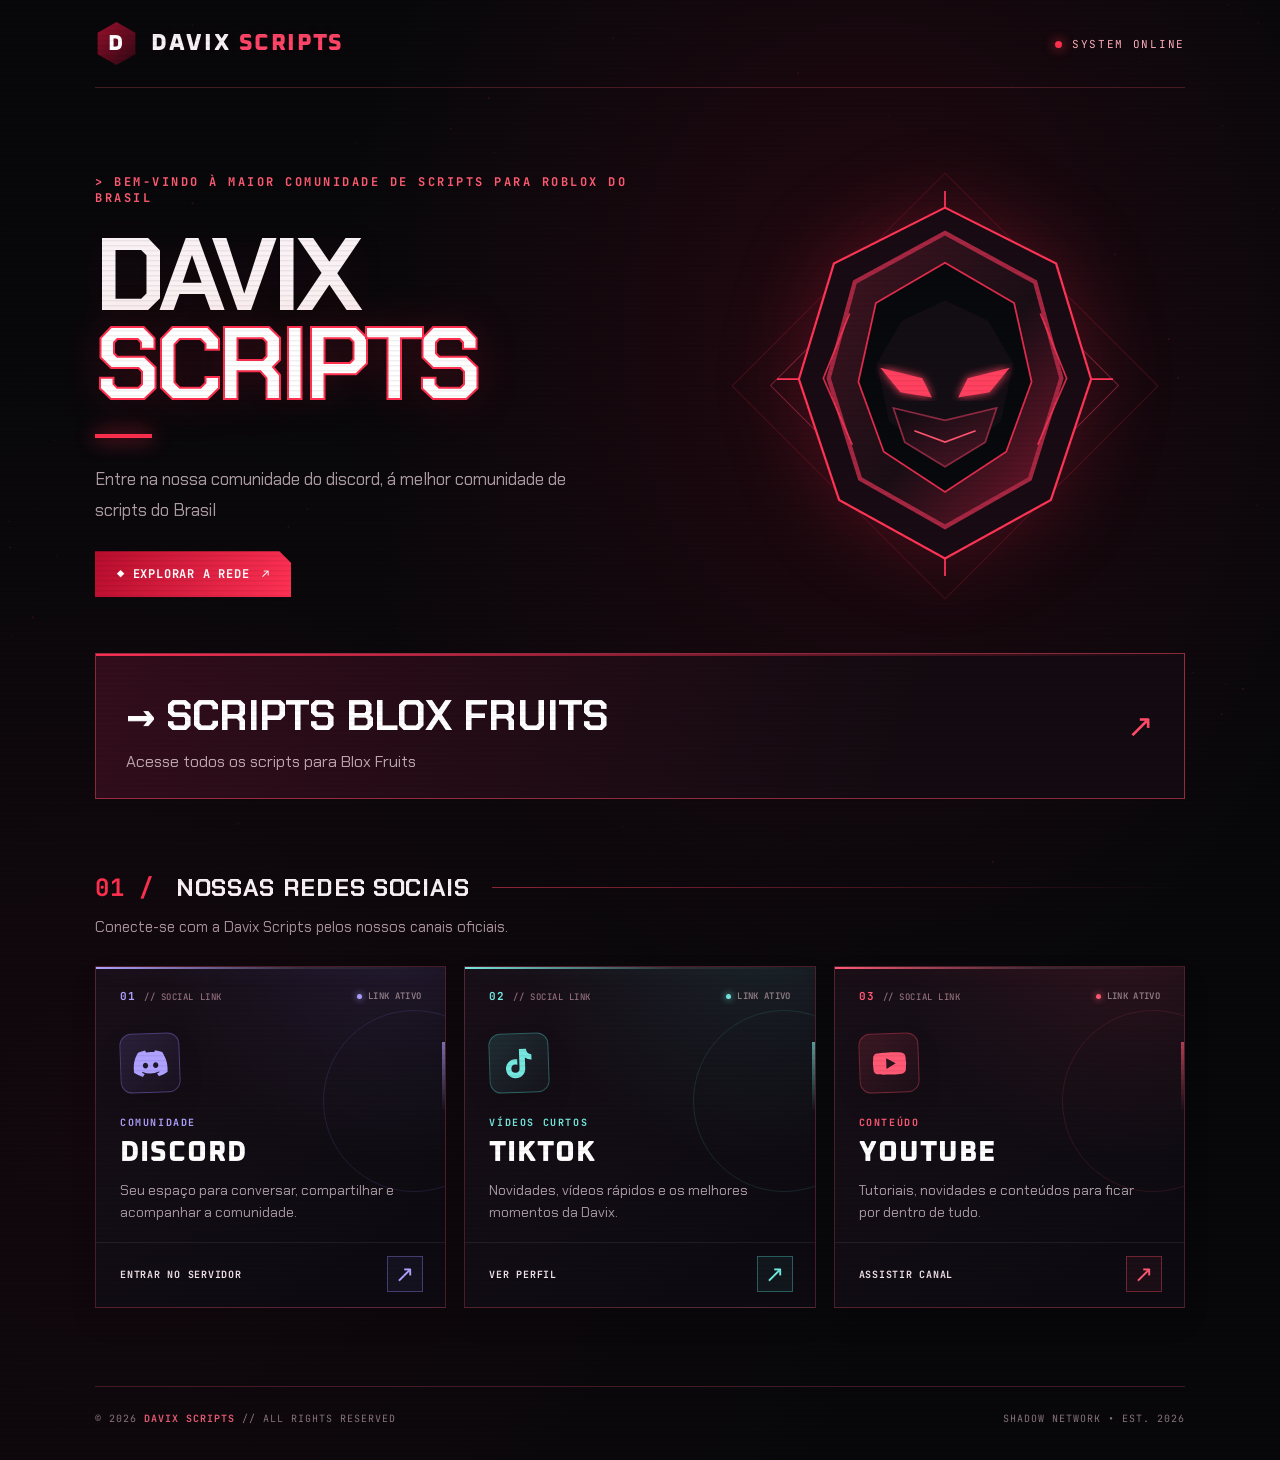
==== commit 24051f8a: "Add files via upload" ====
--- a/index.html
+++ b/index.html
@@ -2,8 +2,24 @@
 <html lang="pt-BR">
 <head>
 <meta charset="UTF-8"><meta name="viewport" content="width=device-width, initial-scale=1"><meta name="theme-color" content="#09070b">
-<meta name="description" content="Davix Scripts — comunidade, vídeos e novidades. Acesse nossos canais oficiais.">
-<title>DAVIX SCRIPTS // Shadow Network</title>
+<meta name="description" content="Scripts para Blox Fruits, hubs e comunidade Roblox. Conheça o Davix Scripts e participe do nosso Discord.">
+<title>DAVIX SCRIPTS | Scripts Blox Fruits e Comunidade</title>
+<!-- Prévia do site ao compartilhar o link no Discord e em redes sociais -->
+<meta property="og:type" content="website">
+<meta property="og:locale" content="pt_BR">
+<meta property="og:site_name" content="Davix Scripts">
+<meta property="og:url" content="https://davixscripts.github.io/davixscripts/">
+<meta property="og:title" content="DAVIX SCRIPTS | Scripts Blox Fruits e Comunidade">
+<meta property="og:description" content="Explore scripts de Blox Fruits, descubra hubs e participe da nossa comunidade no Discord!">
+<meta property="og:image" content="https://davixscripts.github.io/davixscripts/davix-embed.png">
+<meta property="og:image:type" content="image/png">
+<meta property="og:image:width" content="960">
+<meta property="og:image:height" content="540">
+<meta property="og:image:alt" content="Banner vermelho Davix Scripts com personagem de anime e logo Davix Scripts">
+<meta name="twitter:card" content="summary_large_image">
+<meta name="twitter:title" content="DAVIX SCRIPTS | Scripts Blox Fruits e Comunidade">
+<meta name="twitter:description" content="Explore scripts de Blox Fruits, descubra hubs e participe da nossa comunidade no Discord!">
+<meta name="twitter:image" content="https://davixscripts.github.io/davixscripts/davix-embed.png">
 <link rel="preconnect" href="https://fonts.googleapis.com"><link rel="preconnect" href="https://fonts.gstatic.com" crossorigin>
 <link href="https://fonts.googleapis.com/css2?family=Chakra+Petch:wght@400;500;600;700&family=Oxanium:wght@500;600;700;800&family=JetBrains+Mono:wght@400;500;600;700&display=swap" rel="stylesheet">
 <style>
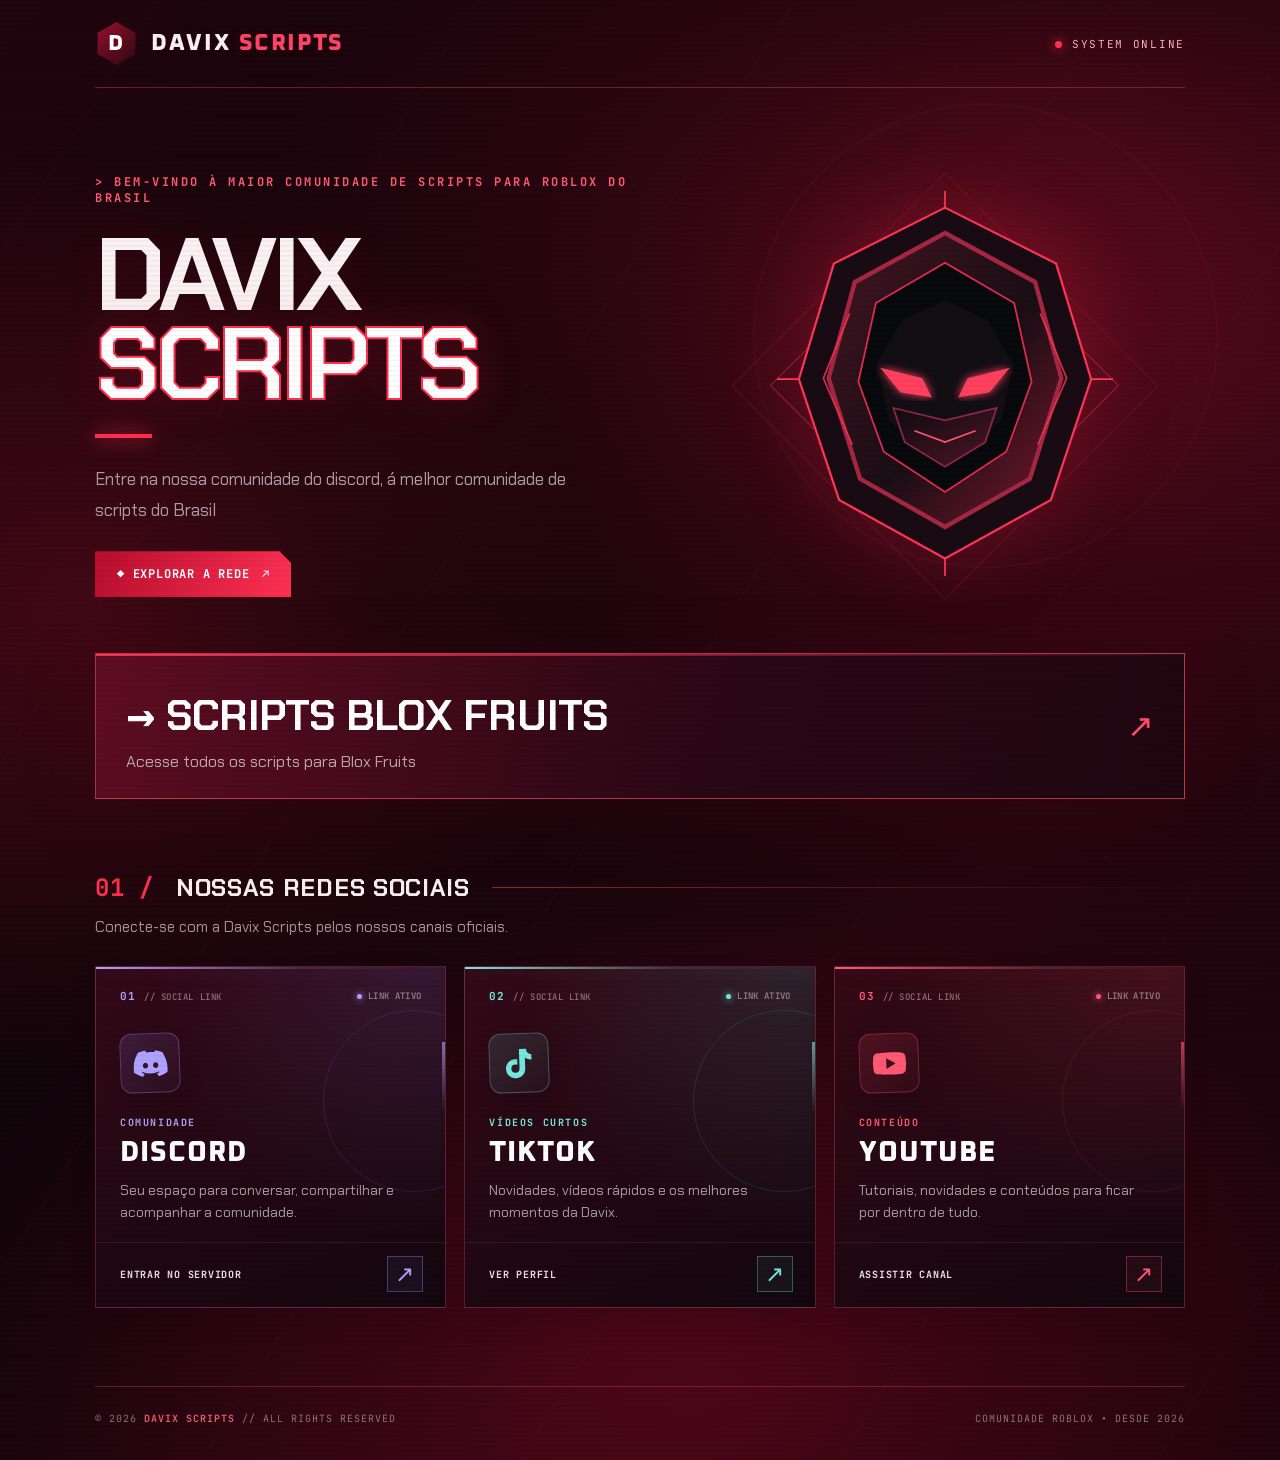
==== commit ffd56cde: "Add files via upload" ====
--- a/index.html
+++ b/index.html
@@ -1,24 +1,22 @@
 <!doctype html>
 <html lang="pt-BR">
 <head>
-<meta charset="UTF-8"><meta name="viewport" content="width=device-width, initial-scale=1"><meta name="theme-color" content="#09070b">
-<meta name="description" content="Scripts para Blox Fruits, hubs e comunidade Roblox. Conheça o Davix Scripts e participe do nosso Discord.">
+<meta charset="UTF-8"><meta name="viewport" content="width=device-width, initial-scale=1"><meta name="theme-color" content="#27050f">
+<meta name="description" content="Davix Scripts — scripts para Blox Fruits, hubs e comunidade Roblox.">
 <title>DAVIX SCRIPTS | Scripts Blox Fruits e Comunidade</title>
-<!-- Prévia do site ao compartilhar o link no Discord e em redes sociais -->
 <meta property="og:type" content="website">
 <meta property="og:locale" content="pt_BR">
 <meta property="og:site_name" content="Davix Scripts">
 <meta property="og:url" content="https://davixscripts.github.io/davixscripts/">
 <meta property="og:title" content="DAVIX SCRIPTS | Scripts Blox Fruits e Comunidade">
-<meta property="og:description" content="Explore scripts de Blox Fruits, descubra hubs e participe da nossa comunidade no Discord!">
+<meta property="og:description" content="Explore scripts para Blox Fruits e participe da comunidade Davix Scripts!">
 <meta property="og:image" content="https://davixscripts.github.io/davixscripts/davix-embed.png">
 <meta property="og:image:type" content="image/png">
 <meta property="og:image:width" content="960">
 <meta property="og:image:height" content="540">
-<meta property="og:image:alt" content="Banner vermelho Davix Scripts com personagem de anime e logo Davix Scripts">
+<meta property="og:image:alt" content="Banner Davix Scripts com tema vermelho">
 <meta name="twitter:card" content="summary_large_image">
-<meta name="twitter:title" content="DAVIX SCRIPTS | Scripts Blox Fruits e Comunidade">
-<meta name="twitter:description" content="Explore scripts de Blox Fruits, descubra hubs e participe da nossa comunidade no Discord!">
+<meta name="twitter:title" content="DAVIX SCRIPTS | Scripts Blox Fruits">
 <meta name="twitter:image" content="https://davixscripts.github.io/davixscripts/davix-embed.png">
 <link rel="preconnect" href="https://fonts.googleapis.com"><link rel="preconnect" href="https://fonts.gstatic.com" crossorigin>
 <link href="https://fonts.googleapis.com/css2?family=Chakra+Petch:wght@400;500;600;700&family=Oxanium:wght@500;600;700;800&family=JetBrains+Mono:wght@400;500;600;700&display=swap" rel="stylesheet">
@@ -34,26 +32,8 @@
 .brand-title strong{font-weight:800;color:#ff4567;letter-spacing:1.4px}
 .brand-mark{font-family:'Oxanium','Chakra Petch',sans-serif;font-size:22px;font-weight:800}
 .wrap{position:relative;z-index:1}
-.edge-ui{position:fixed;top:calc(50% - 165px);width:190px;z-index:0;pointer-events:none;color:#fbd6df;font-family:'JetBrains Mono',monospace;opacity:.92;animation:edge-in 1.4s ease both}
-.edge-left{left:16px}.edge-right{right:16px;animation-delay:.18s}
-.edge-corner,.edge-footer-mark{font-size:9px;letter-spacing:2px;color:#bc6277;padding:10px 4px;border-left:1px solid #ff37504f}
-.edge-footer-mark{border-left:0;border-right:1px solid #ff37504f;text-align:right;color:#824255}
-.edge-window{background:linear-gradient(145deg,rgba(42,14,27,.95),rgba(13,10,17,.96));border:1px solid #ff365b75;box-shadow:0 18px 58px #0009,inset 0 0 30px #ff35570b;clip-path:polygon(0 0,calc(100% - 12px) 0,100% 12px,100% 100%,0 100%);overflow:hidden}
-.edge-window-head{height:32px;border-bottom:1px solid #ff365b45;display:flex;align-items:center;gap:10px;padding:0 9px;font-size:8px;letter-spacing:.5px;color:#dc889d;background:#2b121c}
-.edge-lights{display:flex;gap:3px;align-items:center}.edge-lights i{width:5px;height:5px;background:#fa365b;display:block;border-radius:50%;opacity:.95}.edge-lights i:nth-child(2){opacity:.55}.edge-lights i:nth-child(3){opacity:.28}
-.edge-head-mark{margin-left:auto;font-size:15px;color:#ff5372}
-.edge-window-content{padding:14px 10px 14px}
-.edge-logo{font-family:'Oxanium','JetBrains Mono',monospace;font-size:35px;line-height:1;color:#ff496b;font-weight:800;text-shadow:0 0 20px #ff355755;margin-bottom:4px}
-.edge-logo-secondary{font-size:34px;letter-spacing:-4px}
-.edge-label{font-size:8px;font-weight:700;letter-spacing:1.8px;color:#fdcbd5;margin-bottom:13px}
-.edge-editor{font-size:8.3px;line-height:2.1;white-space:nowrap;color:#bfa6b0;padding:9px 5px;background:rgba(0,0,0,.35);border:1px solid #ff365b30}
-.edge-ln{color:#87505d;margin-right:1px}.edge-token{color:#ff5e7c}.edge-value{color:#ffcaac}.edge-caret{color:#ff4268;animation:blink 1s steps(2,start) infinite}
-.edge-meter{display:flex;gap:4px;padding:14px 0 0}.edge-meter span{height:4px;flex:1;background:#fb3355;opacity:.75}.edge-meter span:nth-child(5){opacity:.42}.edge-meter span:nth-child(n+6){opacity:.2}
-@keyframes blink{to{opacity:0}}@keyframes edge-in{from{opacity:0;transform:translateY(18px)}to{opacity:.92;transform:translateY(0)}}
-@media(max-width:1600px){.edge-ui{width:148px}.edge-left{left:8px}.edge-right{right:8px}.edge-window-content{padding:11px 7px}.edge-editor{font-size:6.7px}.edge-label{font-size:7px}.edge-logo{font-size:30px}}
-@media(max-width:1490px){.edge-ui{display:none}}
 @media(max-width:780px){.brand-title{font-size:18px;letter-spacing:.7px}.brand-title strong{letter-spacing:.4px}}
-@media(prefers-reduced-motion:reduce){.edge-ui,.edge-caret{animation:none!important}}
+
 
 
 /* DAVIX SOCIAL // Redes sociais — edição neon editorial */
@@ -107,35 +87,55 @@
 body.davix-leaving{animation:davix-exit .17s ease-in both}
 @media(prefers-reduced-motion:reduce){body,body.davix-leaving{animation:none!important}}
 
+
+/* DAVIX // RED AURA — fundo vermelho moderno, sem consoles laterais */
+html { background: #170309; }
+body {
+  background:
+    radial-gradient(ellipse 950px 690px at 78% 19%, rgba(247,25,63,.30) 0%, rgba(155,10,38,.15) 48%, transparent 80%),
+    radial-gradient(ellipse 680px 610px at 7% 42%, rgba(209,21,52,.23) 0%, transparent 75%),
+    radial-gradient(ellipse 970px 630px at 55% 95%, rgba(180,10,44,.28) 0%, transparent 75%),
+    linear-gradient(130deg, #21050f 0%, #11050a 36%, #260610 69%, #19040c 100%);
+  background-attachment: fixed;
+}
+body::before {
+  content:"";
+  position:fixed;
+  inset:0;
+  z-index:0;
+  pointer-events:none;
+  opacity:.73;
+  background:
+    repeating-linear-gradient(122deg,
+      transparent 0 133px,
+      rgba(255,75,100,.025) 134px 136px,
+      transparent 137px 270px),
+    radial-gradient(circle at 77% 23%, transparent 0 230px, rgba(255,55,86,.075) 231px 232px, transparent 233px 100%);
+}
+body::after { opacity:.10; }
+#matrix { z-index:0; opacity:.16; }
+.wrap { position:relative; z-index:1; }
+.topbar { border-bottom-color:rgba(255,93,117,.30); }
+.scripts-entry {
+  background:linear-gradient(105deg,rgba(98,14,35,.91),rgba(43,8,22,.94) 58%,rgba(31,7,16,.97));
+  border-color:rgba(255,84,109,.60);
+  box-shadow:0 16px 70px rgba(67,4,19,.28), inset 0 1px rgba(255,130,144,.07);
+}
+.scripts-entry:hover { box-shadow:0 17px 60px rgba(255,25,64,.25); }
+.social-card {
+  background:
+    radial-gradient(circle at 95% 0%, rgba(var(--social-glow),.12), transparent 57%),
+    linear-gradient(155deg,rgba(54,10,24,.96),rgba(18,7,15,.98));
+  border-color:rgba(255,90,117,.28);
+}
+.foot { border-top-color:rgba(255,93,117,.29); }
+@media(prefers-reduced-motion:reduce) {
+  .scripts-entry,.social-card { transition:none !important; }
+}
+
 </style>
 </head>
 <body><canvas id="matrix" aria-hidden="true"></canvas>
-<div class="edge-ui edge-left" aria-hidden="true">
-  <div class="edge-corner">01 / CONSOLE</div>
-  <div class="edge-window">
-    <div class="edge-window-head"><span class="edge-lights"><i></i><i></i><i></i></span><span>EXECUTOR UI</span><span class="edge-head-mark">◇</span></div>
-    <div class="edge-window-content">
-      <div class="edge-logo">&lt;/&gt;</div>
-      <div class="edge-label">SCRIPT PANEL</div>
-      <div class="edge-editor"><span class="edge-ln">01</span> <span class="edge-token">local</span> davix = <span class="edge-value">"online"</span><br><span class="edge-ln">02</span> <span class="edge-token">print</span>(davix)<br><span class="edge-ln">03</span> <span class="edge-caret">▌</span></div>
-      <div class="edge-meter"><span></span><span></span><span></span><span></span><span></span><span></span><span></span><span></span></div>
-    </div>
-  </div>
-  <div class="edge-footer-mark">DAVIX / INTERFACE 01</div>
-</div>
-<div class="edge-ui edge-right" aria-hidden="true">
-  <div class="edge-corner">02 / EXECUTOR</div>
-  <div class="edge-window">
-    <div class="edge-window-head"><span class="edge-lights"><i></i><i></i><i></i></span><span>CODE VIEW</span><span class="edge-head-mark">◇</span></div>
-    <div class="edge-window-content">
-      <div class="edge-logo edge-logo-secondary">{ }</div>
-      <div class="edge-label">SHADOW EDITOR</div>
-      <div class="edge-editor"><span class="edge-ln">01</span> <span class="edge-token">function</span> start()<br><span class="edge-ln">02</span> &nbsp; <span class="edge-token">return</span> <span class="edge-value">"DAVIX"</span><br><span class="edge-ln">03</span> <span class="edge-token">end</span><span class="edge-caret">▌</span></div>
-      <div class="edge-meter"><span></span><span></span><span></span><span></span><span></span><span></span><span></span><span></span></div>
-    </div>
-  </div>
-  <div class="edge-footer-mark">DAVIX / INTERFACE 02</div>
-</div>
 <div class="wrap">
 <header class="topbar"><div class="brand"><span class="brand-mark">D</span><span class="brand-title">DAVIX <strong>SCRIPTS</strong></span></div><div class="online"><span class="dot"></span>SYSTEM ONLINE</div></header>
 <main><section class="hero"><div class="hero-copy"><div class="eyebrow">&gt; BEM-VINDO À MAIOR COMUNIDADE DE SCRIPTS PARA ROBLOX DO BRASIL</div><h1>DAVIX<span class="scripts stroke">SCRIPTS</span></h1><div class="accent-line"></div><p>Entre na nossa comunidade do discord, á melhor comunidade de scripts do Brasil</p><a class="cta" href="#connect">◆ EXPLORAR A REDE <span>↗</span></a></div><div class="visual"><div class="ninja-wrap"><svg viewBox="0 0 400 440" role="img" aria-label="Ilustração de ninja futurista vermelho"><defs><linearGradient id="hood" x1="0" x2="1" y1="0" y2="1"><stop stop-color="#451522"/><stop offset=".55" stop-color="#1a0e15"/><stop offset="1" stop-color="#7d172e"/></linearGradient><linearGradient id="mask" x1="0" y1="0" x2="1" y2="1"><stop stop-color="#100b11"/><stop offset="1" stop-color="#4d1626"/></linearGradient><filter id="glow"><feGaussianBlur stdDeviation="5" result="b"/><feMerge><feMergeNode in="b"/><feMergeNode in="SourceGraphic"/></feMerge></filter></defs><path d="M200 19 327 83 367 215 321 353 200 420 79 353 33 215 73 83Z" fill="#190b13" stroke="#ff3556" stroke-width="2.5"/><path d="M200 48 303 104 333 214 297 329 200 384 103 329 67 214 97 104Z" fill="url(#hood)" stroke="#a62742" stroke-width="5"/><path d="M200 82 279 128 299 218 270 298 200 344 130 298 101 218 121 128Z" fill="#08090d" stroke="#e32c4d" stroke-width="2"/><path d="M122 197 151 148 200 125 249 148 278 197 264 263 200 310 136 263Z" fill="#130e14"/><path d="M126 202 174 214 185 236 149 230Z" fill="#ff405f" filter="url(#glow)"/><path d="M274 202 226 214 215 236 251 230Z" fill="#ff405f" filter="url(#glow)"/><path d="M141 248 200 262 259 248 246 287 200 315 154 287Z" fill="url(#mask)" stroke="#8d2941" stroke-width="2"/><path d="M165 274 200 287 235 274" fill="none" stroke="#ff5470" stroke-width="2"/><path d="M91 140 61 214 94 290M309 140 339 214 306 290" stroke="#ff3658" stroke-width="2" fill="none" opacity=".8"/><path d="M200 20V0M200 420v20M33 215H8M367 215h25" stroke="#ff3758" stroke-width="2"/></svg></div></div></section>
@@ -180,7 +180,7 @@
     </div>
   </section>
 
-</main><footer class="foot"><span>© 2026 <strong>DAVIX SCRIPTS</strong> // ALL RIGHTS RESERVED</span><span>SHADOW NETWORK • EST. 2026</span></footer></div>
+</main><footer class="foot"><span>© 2026 <strong>DAVIX SCRIPTS</strong> // ALL RIGHTS RESERVED</span><span>COMUNIDADE ROBLOX • DESDE 2026</span></footer></div>
 <script>
 (()=>{const canvas=document.getElementById('matrix');const ctx=canvas.getContext('2d');if(!ctx)return;let w,h,stars=[];const reduced=window.matchMedia('(prefers-reduced-motion: reduce)').matches;function resize(){w=canvas.width=window.innerWidth;h=canvas.height=window.innerHeight;stars=Array.from({length:Math.min(95,Math.floor(w*h/14000))},()=>({x:Math.random()*w,y:Math.random()*h,v:.15+Math.random()*.5,s:Math.random()*1.4+.3}))}resize();window.addEventListener('resize',resize);function draw(){ctx.clearRect(0,0,w,h);for(const p of stars){ctx.fillStyle='rgba(255,55,90,.7)';ctx.fillRect(p.x,p.y,p.s,p.s);p.y+=p.v;if(p.y>h){p.y=0;p.x=Math.random()*w}}if(!reduced)requestAnimationFrame(draw)}draw()})();
 </script>
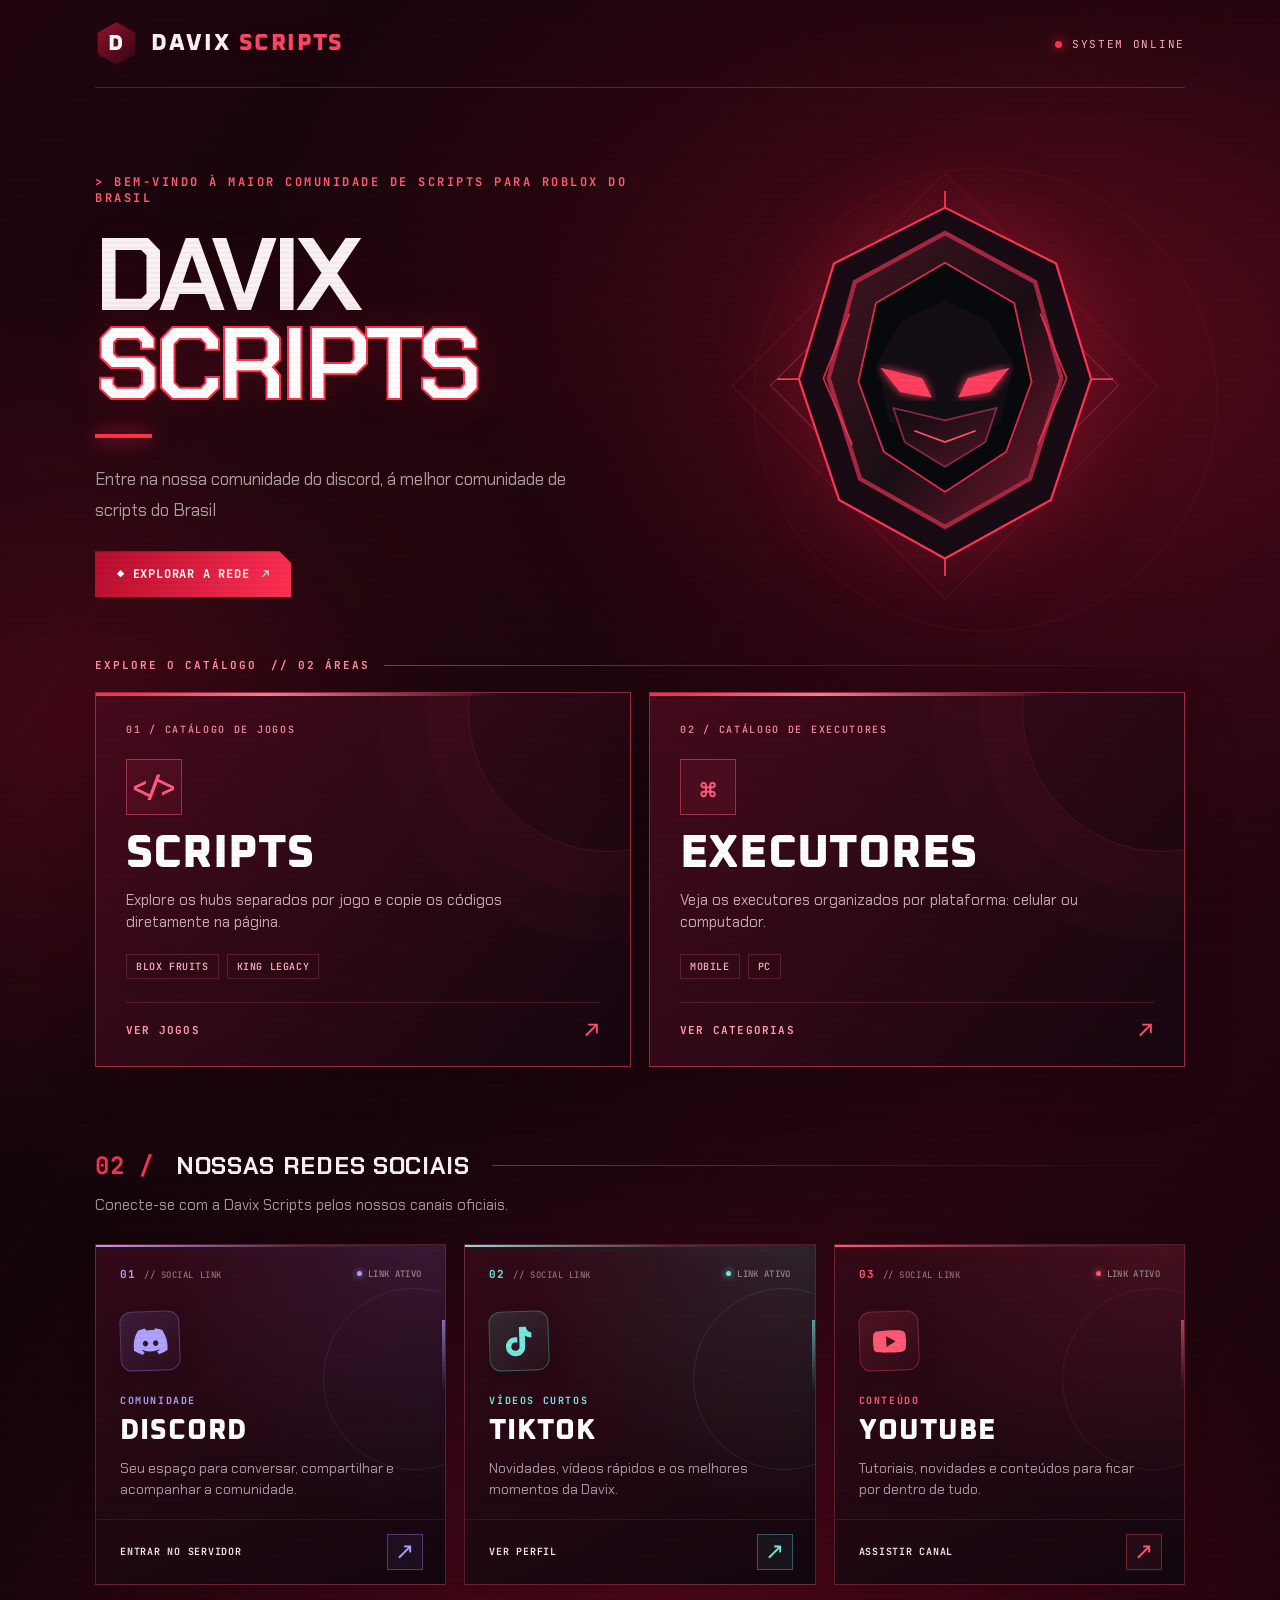
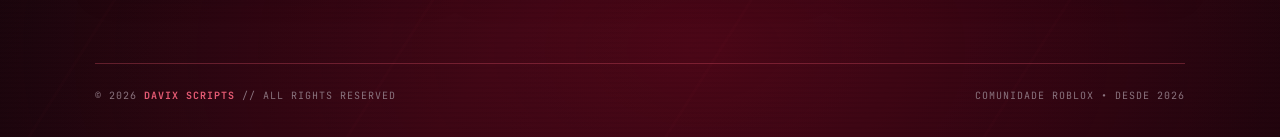
==== commit e58fbf48: "Add files via upload" ====
--- a/index.html
+++ b/index.html
@@ -2,14 +2,14 @@
 <html lang="pt-BR">
 <head>
 <meta charset="UTF-8"><meta name="viewport" content="width=device-width, initial-scale=1"><meta name="theme-color" content="#27050f">
-<meta name="description" content="Davix Scripts — scripts para Blox Fruits, hubs e comunidade Roblox.">
-<title>DAVIX SCRIPTS | Scripts Blox Fruits e Comunidade</title>
+<meta name="description" content="Davix Scripts — scripts de Blox Fruits e King Legacy, executores e comunidade Roblox.">
+<title>DAVIX SCRIPTS | Scripts e Executores</title>
 <meta property="og:type" content="website">
 <meta property="og:locale" content="pt_BR">
 <meta property="og:site_name" content="Davix Scripts">
 <meta property="og:url" content="https://davixscripts.github.io/davixscripts/">
-<meta property="og:title" content="DAVIX SCRIPTS | Scripts Blox Fruits e Comunidade">
-<meta property="og:description" content="Explore scripts para Blox Fruits e participe da comunidade Davix Scripts!">
+<meta property="og:title" content="DAVIX SCRIPTS | Scripts e Executores">
+<meta property="og:description" content="Explore scripts de Blox Fruits e King Legacy, além de opções de executores para Mobile e PC.">
 <meta property="og:image" content="https://davixscripts.github.io/davixscripts/davix-embed.png">
 <meta property="og:image:type" content="image/png">
 <meta property="og:image:width" content="960">
@@ -133,15 +133,61 @@
   .scripts-entry,.social-card { transition:none !important; }
 }
 
+
+/* DAVIX // portal principal, entradas para scripts e executores */
+.portal-section{padding:1px 0 55px}
+.portal-head{display:flex;align-items:center;gap:14px;margin:4px 0 20px;color:#ff8da0;font:700 11px 'JetBrains Mono',monospace;letter-spacing:2px;text-transform:uppercase}
+.portal-head:after{content:"";height:1px;flex:1;background:linear-gradient(90deg,rgba(255,65,93,.60),transparent)}
+.portal-grid{display:grid;grid-template-columns:repeat(2,minmax(0,1fr));gap:18px}
+.portal-card{min-height:290px;padding:30px 30px 24px;position:relative;display:flex;flex-direction:column;isolation:isolate;overflow:hidden;border:1px solid rgba(255,85,112,.50);color:#fff;text-decoration:none;background:linear-gradient(132deg,rgba(72,11,30,.90),rgba(22,7,16,.98));box-shadow:0 17px 50px rgba(11,0,5,.15);transition:transform .3s cubic-bezier(.22,1,.36,1),border-color .3s,box-shadow .3s}
+.portal-card:before{content:"";position:absolute;inset:0 0 auto;height:3px;background:linear-gradient(90deg,#ff2c55 5%,#ff7993 32%,transparent 75%)}
+.portal-card:after{content:"";position:absolute;width:280px;height:280px;border-radius:50%;right:-120px;top:-123px;border:1px solid rgba(255,76,102,.16);box-shadow:0 0 0 43px rgba(255,49,83,.028),0 0 0 90px rgba(255,49,83,.020);pointer-events:none}
+.portal-card:hover{transform:translateY(-6px);border-color:#ff6680;box-shadow:0 23px 62px rgba(233,23,61,.18)}
+.portal-index{display:flex;gap:12px;align-items:center;color:#ed8799;font:600 10px 'JetBrains Mono',monospace;letter-spacing:1.7px}
+.portal-icon{display:grid;place-items:center;width:56px;height:56px;border:1px solid rgba(255,94,123,.45);background:rgba(255,56,89,.08);color:#ff5b7b;font:700 27px 'JetBrains Mono',monospace;margin:23px 0 14px}
+.portal-card h2{font:800 clamp(31px,4vw,46px) 'Oxanium','Chakra Petch',sans-serif;letter-spacing:.2px;text-transform:uppercase;line-height:1.1;margin:0 0 9px}
+.portal-card p{color:#c6a9b3;margin:0 0 20px;font-size:15px;line-height:1.5;max-width:410px}
+.portal-labels{display:flex;gap:8px;flex-wrap:wrap;margin-top:auto;margin-bottom:23px}
+.portal-labels span{color:#f2acb9;border:1px solid rgba(255,113,133,.21);padding:5px 9px;font:600 10px 'JetBrains Mono',monospace;letter-spacing:.6px}
+.portal-foot{border-top:1px solid rgba(255,109,136,.22);display:flex;justify-content:space-between;align-items:center;padding-top:16px;color:#ff9bac;font:700 11px 'JetBrains Mono',monospace;letter-spacing:1.2px}
+.portal-foot b{font-size:23px;line-height:1;color:#ff5070;transition:transform .25s}
+.portal-card:hover .portal-foot b{transform:translate(3px,-3px)}
+@media(max-width:680px){.portal-grid{grid-template-columns:1fr}.portal-card{min-height:260px}.portal-section{padding-bottom:44px}}
+@media(prefers-reduced-motion:reduce){.portal-card,.portal-foot b{transition:none!important}}
+@view-transition{navigation:auto}
+::view-transition-old(root){animation:.17s ease both fade-out}
+::view-transition-new(root){animation:.26s ease both fade-in}
+@keyframes fade-out{to{opacity:0;transform:translateY(-5px)}}
+@keyframes fade-in{from{opacity:0;transform:translateY(5px)}to{opacity:1;transform:none}}
+
 </style>
 </head>
 <body><canvas id="matrix" aria-hidden="true"></canvas>
 <div class="wrap">
 <header class="topbar"><div class="brand"><span class="brand-mark">D</span><span class="brand-title">DAVIX <strong>SCRIPTS</strong></span></div><div class="online"><span class="dot"></span>SYSTEM ONLINE</div></header>
 <main><section class="hero"><div class="hero-copy"><div class="eyebrow">&gt; BEM-VINDO À MAIOR COMUNIDADE DE SCRIPTS PARA ROBLOX DO BRASIL</div><h1>DAVIX<span class="scripts stroke">SCRIPTS</span></h1><div class="accent-line"></div><p>Entre na nossa comunidade do discord, á melhor comunidade de scripts do Brasil</p><a class="cta" href="#connect">◆ EXPLORAR A REDE <span>↗</span></a></div><div class="visual"><div class="ninja-wrap"><svg viewBox="0 0 400 440" role="img" aria-label="Ilustração de ninja futurista vermelho"><defs><linearGradient id="hood" x1="0" x2="1" y1="0" y2="1"><stop stop-color="#451522"/><stop offset=".55" stop-color="#1a0e15"/><stop offset="1" stop-color="#7d172e"/></linearGradient><linearGradient id="mask" x1="0" y1="0" x2="1" y2="1"><stop stop-color="#100b11"/><stop offset="1" stop-color="#4d1626"/></linearGradient><filter id="glow"><feGaussianBlur stdDeviation="5" result="b"/><feMerge><feMergeNode in="b"/><feMergeNode in="SourceGraphic"/></feMerge></filter></defs><path d="M200 19 327 83 367 215 321 353 200 420 79 353 33 215 73 83Z" fill="#190b13" stroke="#ff3556" stroke-width="2.5"/><path d="M200 48 303 104 333 214 297 329 200 384 103 329 67 214 97 104Z" fill="url(#hood)" stroke="#a62742" stroke-width="5"/><path d="M200 82 279 128 299 218 270 298 200 344 130 298 101 218 121 128Z" fill="#08090d" stroke="#e32c4d" stroke-width="2"/><path d="M122 197 151 148 200 125 249 148 278 197 264 263 200 310 136 263Z" fill="#130e14"/><path d="M126 202 174 214 185 236 149 230Z" fill="#ff405f" filter="url(#glow)"/><path d="M274 202 226 214 215 236 251 230Z" fill="#ff405f" filter="url(#glow)"/><path d="M141 248 200 262 259 248 246 287 200 315 154 287Z" fill="url(#mask)" stroke="#8d2941" stroke-width="2"/><path d="M165 274 200 287 235 274" fill="none" stroke="#ff5470" stroke-width="2"/><path d="M91 140 61 214 94 290M309 140 339 214 306 290" stroke="#ff3658" stroke-width="2" fill="none" opacity=".8"/><path d="M200 20V0M200 420v20M33 215H8M367 215h25" stroke="#ff3758" stroke-width="2"/></svg></div></div></section>
-<a class="scripts-entry" href="scripts.html" data-page-link="true" aria-label="Abrir página de scripts Blox Fruits"><div><h2>→ SCRIPTS BLOX FRUITS</h2><p>Acesse todos os scripts para Blox Fruits</p></div><span class="go" aria-hidden="true">↗</span></a>
+<section class="portal-section" aria-label="Categorias principais">
+<div class="portal-head">EXPLORE O CATÁLOGO <span>// 02 ÁREAS</span></div>
+<div class="portal-grid">
+  <a class="portal-card" href="scripts.html" aria-label="Abrir seção Scripts">
+    <div class="portal-index">01 / CATÁLOGO DE JOGOS</div>
+    <div class="portal-icon" aria-hidden="true">&lt;/&gt;</div>
+    <h2>Scripts</h2>
+    <p>Explore os hubs separados por jogo e copie os códigos diretamente na página.</p>
+    <div class="portal-labels"><span>BLOX FRUITS</span><span>KING LEGACY</span></div>
+    <div class="portal-foot">VER JOGOS <b aria-hidden="true">↗</b></div>
+  </a>
+  <a class="portal-card" href="executores.html" aria-label="Abrir seção Executores">
+    <div class="portal-index">02 / CATÁLOGO DE EXECUTORES</div>
+    <div class="portal-icon" aria-hidden="true">⌘</div>
+    <h2>Executores</h2>
+    <p>Veja os executores organizados por plataforma: celular ou computador.</p>
+    <div class="portal-labels"><span>MOBILE</span><span>PC</span></div>
+    <div class="portal-foot">VER CATEGORIAS <b aria-hidden="true">↗</b></div>
+  </a>
+</div></section>
   <section id="connect" class="social-section" aria-labelledby="social-title">
-    <h2 class="section-title" id="social-title"><span>01 /</span> Nossas redes sociais</h2>
+    <h2 class="section-title" id="social-title"><span>02 /</span> Nossas redes sociais</h2>
     <p class="social-subtitle">Conecte-se com a Davix Scripts pelos nossos canais oficiais.</p>
     <div class="cards social-cards">
       <a class="card social-card social-discord" href="https://discord.gg/7Sf28AV9WZ" target="_blank" rel="noopener noreferrer" aria-label="Abrir Discord Davix Scripts">
@@ -184,21 +230,5 @@
 <script>
 (()=>{const canvas=document.getElementById('matrix');const ctx=canvas.getContext('2d');if(!ctx)return;let w,h,stars=[];const reduced=window.matchMedia('(prefers-reduced-motion: reduce)').matches;function resize(){w=canvas.width=window.innerWidth;h=canvas.height=window.innerHeight;stars=Array.from({length:Math.min(95,Math.floor(w*h/14000))},()=>({x:Math.random()*w,y:Math.random()*h,v:.15+Math.random()*.5,s:Math.random()*1.4+.3}))}resize();window.addEventListener('resize',resize);function draw(){ctx.clearRect(0,0,w,h);for(const p of stars){ctx.fillStyle='rgba(255,55,90,.7)';ctx.fillRect(p.x,p.y,p.s,p.s);p.y+=p.v;if(p.y>h){p.y=0;p.x=Math.random()*w}}if(!reduced)requestAnimationFrame(draw)}draw()})();
 </script>
-<script>
-// Transição curta sem bloquear a navegação, inclusive após voltar pelo navegador.
-(()=>{
-  const reduceMotion=window.matchMedia('(prefers-reduced-motion: reduce)');
-  window.addEventListener('pageshow',()=>document.body.classList.remove('davix-leaving'));
-  document.querySelectorAll('a[data-page-link]').forEach(link=>{
-    link.addEventListener('click',event=>{
-      if(event.defaultPrevented||event.button!==0||event.ctrlKey||event.metaKey||event.shiftKey||event.altKey)return;
-      if(reduceMotion.matches)return;
-      event.preventDefault();
-      if(document.body.classList.contains('davix-leaving'))return;
-      document.body.classList.add('davix-leaving');
-      window.setTimeout(()=>{window.location.assign(link.href)},170);
-    });
-  });
-})();
-</script>
+
 </body></html>
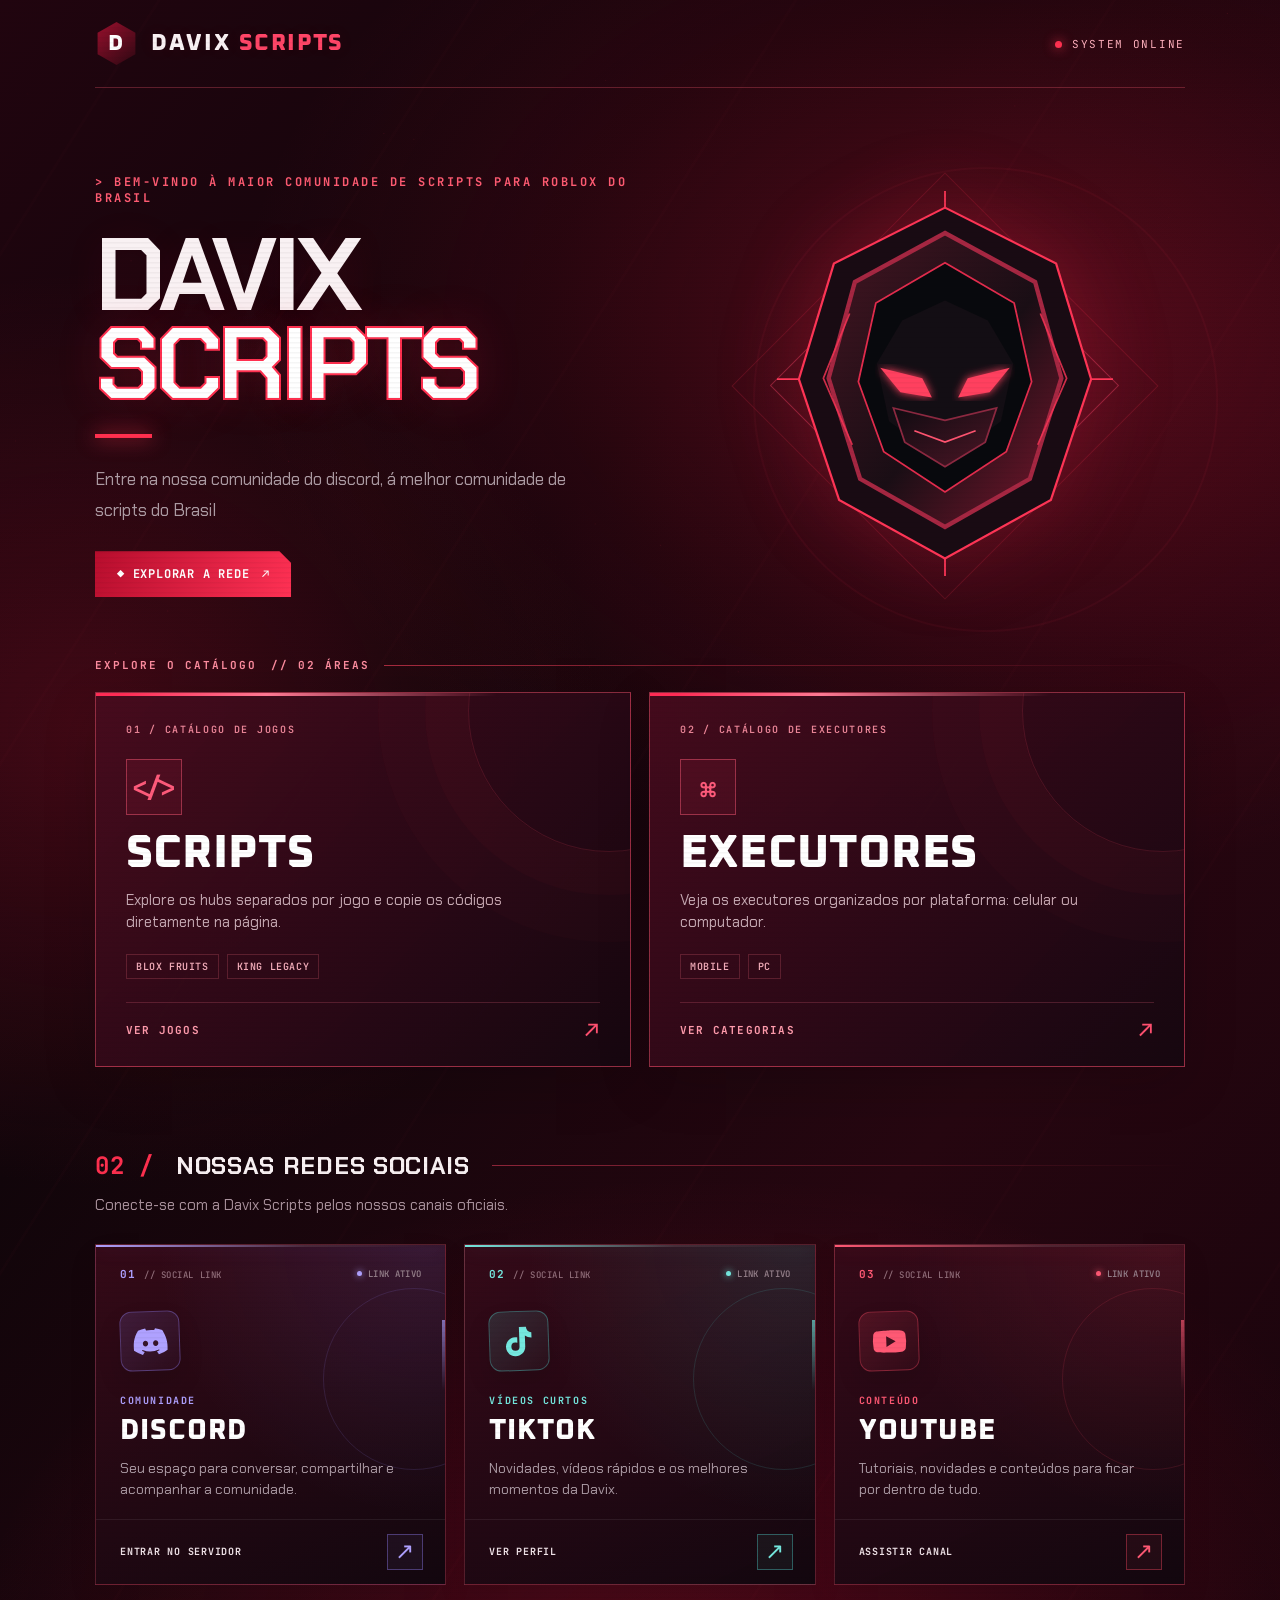
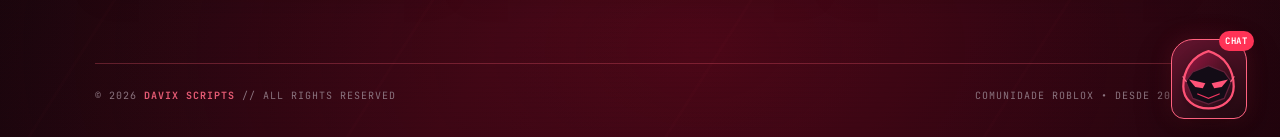
==== commit 43a041fc: "Add files via upload" ====
--- a/index.html
+++ b/index.html
@@ -154,13 +154,67 @@
 .portal-card:hover .portal-foot b{transform:translate(3px,-3px)}
 @media(max-width:680px){.portal-grid{grid-template-columns:1fr}.portal-card{min-height:260px}.portal-section{padding-bottom:44px}}
 @media(prefers-reduced-motion:reduce){.portal-card,.portal-foot b{transition:none!important}}
-@view-transition{navigation:auto}
-::view-transition-old(root){animation:.17s ease both fade-out}
-::view-transition-new(root){animation:.26s ease both fade-in}
+
+
+
 @keyframes fade-out{to{opacity:0;transform:translateY(-5px)}}
 @keyframes fade-in{from{opacity:0;transform:translateY(5px)}to{opacity:1;transform:none}}
 
+
+/* DAVIX / MOBILE PERFORMANCE MODE
+   Mantem o visual vermelho sem efeitos caros de renderizacao no celular. */
+@media (max-width: 900px), (hover: none) and (pointer: coarse) {
+  html { scroll-behavior: auto; background: #17050c; }
+  body {
+    background: linear-gradient(155deg, #310816 0%, #17050c 44%, #290914 100%) !important;
+    background-attachment: scroll !important;
+    animation: none !important;
+    min-height: 100svh;
+  }
+  body::before, body::after { display: none !important; }
+  #matrix { display: none !important; }
+  .wrap { isolation: isolate; }
+  /* Elimina animacoes constantes e fades custosos no celular. */
+  *, *::before, *::after { animation: none !important; }
+  .visual::before, .visual::after { animation: none !important; }
+  .ninja-wrap, .brand-mark { filter: none !important; }
+  .ninja-wrap { transform: none !important; }
+  .visual { contain: layout style; }
+  .hero-copy, .visual, .cards { opacity: 1 !important; transform: none !important; }
+  .social-card, .portal-card, .scripts-entry,
+  .social-icon, .social-arrow, .portal-foot b, .card {
+    box-shadow: none !important;
+    transition: border-color .16s ease, background-color .16s ease !important;
+  }
+  .social-card:hover, .portal-card:hover, .scripts-entry:hover,
+  .social-icon, .social-card:hover .social-icon,
+  .card:hover, .social-card:hover .social-arrow,
+  .portal-card:hover .portal-foot b { transform: none !important; }
+  .social-card::after, .portal-card::after { display: none !important; }
+  .social-card::before, .portal-card::before { box-shadow: none !important; }
+  .social-status-dot, .accent-line { box-shadow: none !important; }
+  .hero h1 { text-shadow: none !important; }
+  .hero h1 .stroke { text-shadow: none !important; }
+  .cta { box-shadow: none !important; }
+  .cta:hover { transform: none !important; box-shadow: none !important; }
+  .social-card:active, .portal-card:active, .scripts-entry:active { border-color: #ff708a !important; }
+  .social-card:focus-visible, .portal-card:focus-visible, .scripts-entry:focus-visible { outline: 2px solid #ff8197; outline-offset: 3px; }
+  /* Preserva a decoracao do ninja, porem estatica. */
+  .visual::before, .visual::after { opacity: .60; }
+  .foot { gap: 10px; }
+}
+@media (max-width: 400px) {
+  .hero h1 { font-size: clamp(53px, 15vw, 65px); }
+  .hero { padding-top: 40px; }
+  .visual { min-height: 285px; }
+  .ninja-wrap { width: min(245px, 75vw); }
+  .portal-card { padding: 23px 20px; }
+  .social-card { min-height: 260px; }
+}
+
 </style>
+<link rel="stylesheet" href="davix-ninja.css">
+<script src="davix-ninja.js" defer></script>
 </head>
 <body><canvas id="matrix" aria-hidden="true"></canvas>
 <div class="wrap">
@@ -228,7 +282,48 @@
 
 </main><footer class="foot"><span>© 2026 <strong>DAVIX SCRIPTS</strong> // ALL RIGHTS RESERVED</span><span>COMUNIDADE ROBLOX • DESDE 2026</span></footer></div>
 <script>
-(()=>{const canvas=document.getElementById('matrix');const ctx=canvas.getContext('2d');if(!ctx)return;let w,h,stars=[];const reduced=window.matchMedia('(prefers-reduced-motion: reduce)').matches;function resize(){w=canvas.width=window.innerWidth;h=canvas.height=window.innerHeight;stars=Array.from({length:Math.min(95,Math.floor(w*h/14000))},()=>({x:Math.random()*w,y:Math.random()*h,v:.15+Math.random()*.5,s:Math.random()*1.4+.3}))}resize();window.addEventListener('resize',resize);function draw(){ctx.clearRect(0,0,w,h);for(const p of stars){ctx.fillStyle='rgba(255,55,90,.7)';ctx.fillRect(p.x,p.y,p.s,p.s);p.y+=p.v;if(p.y>h){p.y=0;p.x=Math.random()*w}}if(!reduced)requestAnimationFrame(draw)}draw()})();
+(()=>{
+ const canvas=document.getElementById('matrix');
+ if(!canvas)return;
+ const lite=window.matchMedia('(max-width: 900px), (hover: none) and (pointer: coarse)');
+ const reduced=window.matchMedia('(prefers-reduced-motion: reduce)');
+ if(lite.matches||reduced.matches){canvas.remove();return;}
+ const ctx=canvas.getContext('2d',{alpha:true});
+ if(!ctx)return;
+ let w=0,h=0,stars=[],frame=0,last=0;
+ const interval=1000/30; // No maximo 30 FPS no computador.
+ function resize(){
+   w=window.innerWidth;h=window.innerHeight;
+   const dpr=Math.min(window.devicePixelRatio||1,1.5);
+   canvas.width=Math.round(w*dpr);canvas.height=Math.round(h*dpr);
+   ctx.setTransform(dpr,0,0,dpr,0,0);
+   stars=Array.from({length:Math.min(50,Math.floor(w*h/29000))},()=>({
+     x:Math.random()*w,y:Math.random()*h,v:.2+Math.random()*.35,s:.4+Math.random()*.8
+   }));
+ }
+ function draw(time){
+   frame=0;
+   if(document.hidden||lite.matches)return;
+   if(time-last>=interval){
+     last=time;
+     ctx.clearRect(0,0,w,h);
+     ctx.fillStyle='rgba(255,55,90,.58)';
+     for(const star of stars){
+       ctx.fillRect(star.x,star.y,star.s,star.s);
+       star.y+=star.v;
+       if(star.y>h){star.y=0;star.x=Math.random()*w;}
+     }
+   }
+   frame=requestAnimationFrame(draw);
+ }
+ function resume(){if(!frame&&!document.hidden&&!lite.matches){last=0;frame=requestAnimationFrame(draw);}}
+ function stop(){if(frame){cancelAnimationFrame(frame);frame=0;}}
+ resize();
+ window.addEventListener('resize',()=>{if(!lite.matches)resize();},{passive:true});
+ document.addEventListener('visibilitychange',()=>{document.hidden?stop():resume();});
+ lite.addEventListener('change',()=>{lite.matches?stop():(resize(),resume());});
+ resume();
+})();
 </script>
 
 </body></html>
--- a/davix-ninja.css
+++ b/davix-ninja.css
@@ -0,0 +1,37 @@
+/* DAVIX NINJA — janela de chat leve e acessível, compatível com GitHub Pages */
+:root{--dn-red:#ff375b;--dn-pink:#ff8199;--dn-dark:#10070e}
+#davix-ninja-app{position:fixed;right:clamp(12px,2.6vw,34px);bottom:calc(18px + env(safe-area-inset-bottom,0px));z-index:9000;font-family:'Chakra Petch',Arial,sans-serif;color:#fff;pointer-events:none}
+#davix-ninja-app *{box-sizing:border-box}
+#davix-ninja-app button,#davix-ninja-app a,#davix-ninja-app input{font:inherit}
+#davix-ninja-app button{cursor:pointer}
+#davix-ninja-app button:focus-visible,#davix-ninja-app a:focus-visible,#davix-ninja-app input:focus-visible{outline:2px solid #ffa2b6;outline-offset:2px}
+.dn-launcher{position:relative;width:76px;height:80px;display:flex;align-items:center;justify-content:center;pointer-events:auto;margin-left:auto;padding:0;border:1px solid #ff6280;background:linear-gradient(150deg,#65142f,#200910);border-radius:22px 22px 13px 13px;box-shadow:0 12px 34px rgba(0,0,0,.4),0 0 21px rgba(255,46,81,.19);transition:transform .18s,border-color .18s}
+.dn-launcher:hover{transform:translateY(-3px);border-color:#ff9db0}
+.dn-launcher .dn-ninja{width:63px;height:63px}
+.dn-launcher-badge{position:absolute;top:-9px;right:-8px;background:#ff3356;color:#fff;font:700 9px 'JetBrains Mono',monospace;letter-spacing:.65px;padding:4px 6px;border-radius:12px;white-space:nowrap}
+.dn-ninja{display:block;flex:none;overflow:visible;filter:drop-shadow(0 3px 6px rgba(0,0,0,.25))}
+.dn-eye{transform-origin:center;animation:dn-blink 7s ease-in-out infinite}
+@keyframes dn-blink{0%,44%,46%,100%{transform:scaleY(1)}45%{transform:scaleY(.10)}}
+.dn-panel{position:absolute;right:0;bottom:91px;width:min(388px,calc(100vw - 24px));height:min(555px,calc(100vh - 120px));height:min(555px,calc(100dvh - 120px));display:flex;flex-direction:column;pointer-events:auto;background:linear-gradient(155deg,#26101b,#10080f 58%,#12080f);border:1px solid rgba(255,101,129,.63);border-radius:17px;overflow:hidden;box-shadow:0 20px 68px #000b,0 0 35px #ff355721;animation:dn-open .19s ease-out both}
+@keyframes dn-open{from{opacity:0;transform:translateY(9px)}to{opacity:1;transform:translateY(0)}}
+.dn-panel[hidden]{display:none!important}
+.dn-head{display:flex;gap:12px;align-items:center;padding:15px 15px 13px;background:linear-gradient(90deg,#58142d,#260a19);border-bottom:1px solid rgba(255,104,131,.35)}
+.dn-head .dn-ninja{width:44px;height:44px}
+.dn-heading{min-width:0;flex:1}.dn-heading strong{display:block;font:800 18px 'Oxanium','Chakra Petch',Arial,sans-serif;letter-spacing:1.1px}.dn-heading small{display:block;color:#ffb2c0;font:10px 'JetBrains Mono',monospace;margin-top:3px}
+.dn-close{width:32px;height:32px;display:grid;place-items:center;border:1px solid rgba(255,159,177,.25);border-radius:9px;background:#ffffff0b;color:#fff;font-size:22px!important}
+.dn-messages{padding:17px 15px 13px;flex:1;min-height:0;overflow-y:auto;overscroll-behavior:contain;display:flex;flex-direction:column;gap:12px;scrollbar-width:thin;scrollbar-color:#813047 transparent}
+.dn-bubble{max-width:95%;border:1px solid rgba(255,107,134,.21);padding:11px 12px;border-radius:13px 13px 13px 3px;background:#2b1320;font-size:13.5px;line-height:1.55;color:#f8ebee;overflow-wrap:anywhere}
+.dn-bubble.dn-user{align-self:flex-end;max-width:87%;background:#6a1836;border-color:#bc395c;border-radius:13px 13px 3px 13px}
+.dn-message-tag{display:block;color:#ff829a;font:700 9px 'JetBrains Mono',monospace;letter-spacing:.75px;margin-bottom:5px}
+.dn-user .dn-message-tag{color:#ffb9c7}
+.dn-bubble a{color:#ffc3d0;text-underline-offset:3px;font-weight:700}
+.dn-quick{display:flex;flex-wrap:wrap;gap:7px;padding:0 12px 11px}
+.dn-quick button{border:1px solid rgba(255,99,130,.43);color:#ffc9d3;background:#351420;border-radius:999px;padding:7px 10px;font-size:11px;line-height:1.2;transition:background .16s}
+.dn-quick button:hover{background:#672039}
+.dn-form{padding:10px 12px 13px;border-top:1px solid rgba(255,106,132,.22);display:flex;gap:8px;background:#140912}
+.dn-form input{min-width:0;flex:1;border:1px solid rgba(255,104,131,.35);border-radius:10px;background:#0b060b;color:#fff;padding:11px 12px;font-size:13px;outline:none}
+.dn-form input::placeholder{color:#a98d99}
+.dn-form button{border:0;border-radius:10px;background:linear-gradient(120deg,#d91c46,#ff4265);color:#fff;padding:10px 13px;font-weight:700;font-size:12px}
+.dn-note{padding:0 12px 11px;color:#b89da7;background:#140912;text-align:center;font:10px 'JetBrains Mono',monospace}
+@media(max-width:600px){#davix-ninja-app{right:12px;bottom:calc(12px + env(safe-area-inset-bottom,0px))}.dn-launcher{width:62px;height:65px;border-radius:18px}.dn-launcher .dn-ninja{width:53px;height:53px}.dn-panel{bottom:75px;height:min(500px,calc(100vh - 108px));height:min(500px,calc(100dvh - 108px));width:calc(100vw - 24px);max-width:390px}.dn-bubble{font-size:13px}.dn-quick button{font-size:10.5px}}
+@media(prefers-reduced-motion:reduce),(hover:none) and (pointer:coarse){.dn-eye{animation:none}.dn-panel{animation:none}.dn-launcher,.dn-quick button{transition:none}.dn-launcher:hover{transform:none}}
